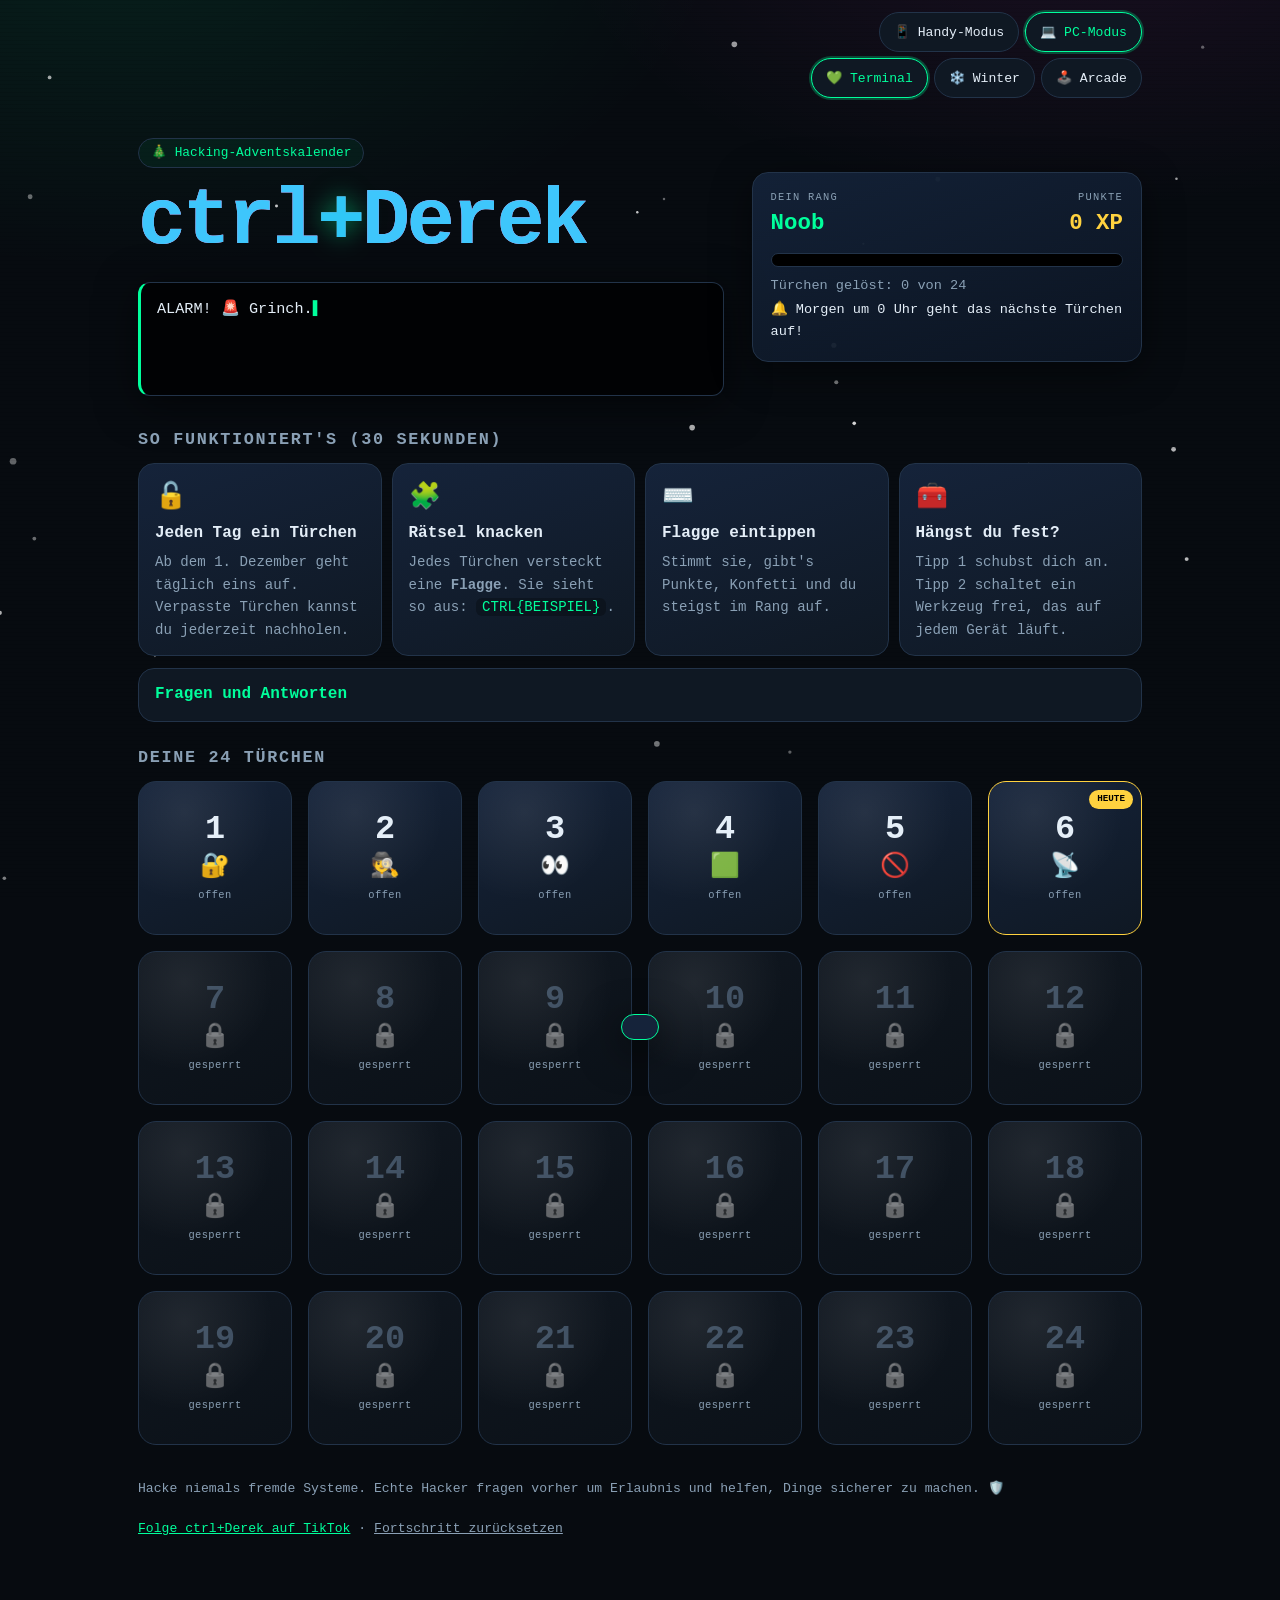
==== docs/index.html @ 108ff5aa "ctrl+Derek Hacking-Adventskalender Co-Authored-By: Claude Sonnet 5.5 <noreply@anthropic.com>" ====
<!doctype html>
<html lang="de">
<head>
  <meta charset="utf-8">
  <meta name="viewport" content="width=device-width, initial-scale=1, viewport-fit=cover">
  <meta http-equiv="Content-Security-Policy" content="default-src 'self'; img-src 'self' data:; object-src 'none'; base-uri 'none'; form-action 'self'">
  <meta name="theme-color" content="#070b10">
  <meta name="description" content="24 Türchen, 24 Hacking-Rätsel. Knack jeden Tag ein Türchen und rette Weihnachten vor Grinch.exe. Legal, kostenlos, ab 11.">
  <meta property="og:title" content="ctrl+Derek Hacking-Adventskalender">
  <meta property="og:description" content="24 Türchen, 24 Hacking-Rätsel. Rette Weihnachten vor Grinch.exe!">
  <meta property="og:type" content="website">
  <link rel="icon" href="data:image/svg+xml,%3Csvg xmlns='http://www.w3.org/2000/svg' viewBox='0 0 100 100'%3E%3Crect width='100' height='100' rx='22' fill='%23070b10'/%3E%3Ctext x='50' y='66' font-size='54' text-anchor='middle' font-family='monospace' font-weight='700' fill='%2300ff9c'%3E%3E_%3C/text%3E%3C/svg%3E">
  <title>ctrl+Derek Adventskalender</title>
  <link rel="stylesheet" href="style.css">
</head>
<body>
  <canvas id="snow" aria-hidden="true"></canvas>
  <canvas id="confetti" aria-hidden="true"></canvas>

  <div class="wrap">
    <nav class="themes modes" aria-label="Modus wählen">
      <button type="button" data-mode="mobile">📱 Handy-Modus</button>
      <button type="button" data-mode="pc">💻 PC-Modus</button>
    </nav>
    <nav class="themes" aria-label="Design wählen">
      <button type="button" data-theme="terminal">💚 Terminal</button>
      <button type="button" data-theme="winter">❄️ Winter</button>
      <button type="button" data-theme="arcade">🕹️ Arcade</button>
    </nav>
    <header class="hero">
      <div class="hero-main">
        <p class="badge">🎄 Hacking-Adventskalender</p>
        <h1 class="glitch" data-text="ctrl+Derek">ctrl<span>+</span>Derek</h1>
        <p id="intro" class="terminal" aria-live="polite"></p>
      </div>

      <aside class="stats" aria-label="Dein Fortschritt">
        <div class="rank-row">
          <div>
            <small>DEIN RANG</small>
            <strong id="rank">Noob</strong>
          </div>
          <div class="xp"><small>PUNKTE</small><strong id="xp-text">0 XP</strong></div>
        </div>
        <div class="bar" role="progressbar" aria-label="Fortschritt" aria-valuemin="0" aria-valuemax="24" id="bar"><div id="bar-fill"></div></div>
        <p id="progress"></p>
        <p id="countdown" class="countdown"></p>
      </aside>
    </header>

    <section class="howto" aria-labelledby="howto-title">
      <h2 id="howto-title" class="section-title">So funktioniert's (30 Sekunden)</h2>
      <ol class="steps">
        <li><span>🔓</span><b>Jeden Tag ein Türchen</b><p>Ab dem 1. Dezember geht täglich eins auf. Verpasste Türchen kannst du jederzeit nachholen.</p></li>
        <li><span>🧩</span><b>Rätsel knacken</b><p>Jedes Türchen versteckt eine <b>Flagge</b>. Sie sieht so aus: <code>CTRL{BEISPIEL}</code>.</p></li>
        <li><span>⌨️</span><b>Flagge eintippen</b><p>Stimmt sie, gibt's Punkte, Konfetti und du steigst im Rang auf.</p></li>
        <li><span>🧰</span><b>Hängst du fest?</b><p>Tipp 1 schubst dich an. Tipp 2 schaltet ein Werkzeug frei, das auf jedem Gerät läuft.</p></li>
      </ol>
      <details class="faq">
        <summary>Fragen und Antworten</summary>
        <dl>
          <dt>Was ist eine Flagge?</dt>
          <dd>So heißt das Lösungswort bei Hacker-Wettbewerben (CTF, „Capture the Flag“). Wer die Flagge findet, hat das Rätsel gelöst.</dd>
          <dt>Warum lerne ich Hacking?</dt>
          <dd>Wer Angriffe versteht, kann sich und andere schützen. Sicherheitsforscher werden dafür sogar bezahlt. Bei jedem Türchen steht, was du gelernt hast.</dd>
          <dt>Ist das legal?</dt>
          <dd>Ja. Alles läuft nur auf dieser Seite. Hacke aber nie fremde Geräte oder Konten, auch nicht aus Spaß.</dd>
          <dt>Brauche ich Vorkenntnisse oder Programme?</dt>
          <dd>Nein. Die ersten Türchen sind leicht, danach wird es Schritt für Schritt kniffliger. Ein Handy reicht, die Werkzeuge sind eingebaut.</dd>
          <dt>Handy-Modus oder PC-Modus?</dt>
          <dd>Die Seite wählt automatisch, was zu deinem Gerät passt, du kannst oben umschalten. <b>Handy-Modus:</b> Alle Werkzeuge sind eingebaut, kein F12 nötig. <b>PC-Modus:</b> Du nutzt die echten Browser-Werkzeuge wie ein Profi (F12, Cookies, Quelltext).</dd>
          <dt>Was ist ein Tipp 2?</dt>
          <dd>Er verrät fast die Lösung und schaltet das Werkzeug zum Türchen frei, zum Beispiel einen Decoder. Probier erst selbst, das macht mehr Spaß!</dd>
        </dl>
      </details>
    </section>

    <main>
      <h2 class="section-title">Deine 24 Türchen</h2>
      <div id="grid" class="grid"></div>
    </main>

    <section id="finale" class="finale" hidden>
      <h2>🎉 GRINCH.EXE BESIEGT! 🎉</h2>
      <p>Du hast alle 24 Türchen geknackt. Weihnachten ist gerettet und du bist jetzt offiziell <b>Hacker-Azubi</b>.</p>
      <button id="share" type="button" class="btn">Ergebnis kopieren und teilen</button>
    </section>

    <footer>
      <p>Hacke niemals fremde Systeme. Echte Hacker fragen vorher um Erlaubnis und helfen, Dinge sicherer zu machen. 🛡️</p>
      <p><a id="tiktok" href="#">Folge ctrl+Derek auf TikTok</a> · <button id="reset" type="button" class="linklike">Fortschritt zurücksetzen</button></p>
    </footer>
  </div>

  <dialog id="dialog">
    <div class="sheet-handle" aria-hidden="true"></div>
    <form method="dialog"><button class="close" aria-label="Schließen">✕</button></form>
    <p class="lvl" id="d-level"></p>
    <h2 id="d-title"></h2>
    <p id="d-story" class="story"></p>
    <div id="d-task" class="task"></div>

    <div class="hints">
      <button type="button" id="btn-hint1">💡 Tipp 1</button>
      <button type="button" id="btn-hint2" disabled>🆘 Tipp 2</button>
    </div>
    <p id="d-hint1" class="hint" hidden></p>
    <p id="d-hint2" class="hint" hidden></p>
    <div id="d-tools" class="tools" hidden></div>

    <form id="flag-form" autocomplete="off">
      <input id="flag" placeholder="CTRL{...}" spellcheck="false" autocapitalize="characters" autocomplete="off" enterkeyhint="go" aria-label="Flagge eingeben">
      <button type="submit" class="btn">Prüfen</button>
    </form>
    <p id="result" role="status"></p>
    <p id="d-learn" class="learn" hidden></p>
  </dialog>

  <div id="toast" role="status" aria-live="polite"></div>

  <script src="app.js"></script>
</body>
</html>
---- docs/style.css ----
:root{
  --bg:#070b10;--card:#0f1823;--card2:#15233a;--line:#223349;--fg:#e4eef8;--mut:#8aa0b5;
  --acc:#00ff9c;--acc2:#ff3df2;--cyan:#00e5ff;--warn:#ffd23f;--bad:#ff5c6c;--lock:#3a4b5e;
  --r:16px;--gut:clamp(14px,4vw,28px);
  --mono:ui-monospace,"Cascadia Code","JetBrains Mono",Consolas,Menlo,monospace;
}
*{box-sizing:border-box;-webkit-tap-highlight-color:transparent}
html{scroll-behavior:smooth;-webkit-text-size-adjust:100%}
body{margin:0;color:var(--fg);font:16px/1.6 var(--mono);min-height:100vh;min-height:100dvh;
  background:
    radial-gradient(900px 500px at 85% -10%,#ff3df214,transparent 60%),
    radial-gradient(1000px 600px at 10% -10%,#00ff9c18,transparent 60%),
    var(--bg);
  background-attachment:fixed;
  padding:env(safe-area-inset-top) env(safe-area-inset-right) env(safe-area-inset-bottom) env(safe-area-inset-left)}
body::after{content:"";position:fixed;inset:0;pointer-events:none;z-index:1;background:repeating-linear-gradient(0deg,#0000 0 3px,#0000000d 3px 4px)}
#snow,#confetti{position:fixed;inset:0;width:100%;height:100%;pointer-events:none}
#snow{z-index:0}#confetti{z-index:60}
.wrap{position:relative;z-index:2;max-width:1060px;margin:0 auto;padding:0 var(--gut)}

/* Hero */
.hero{display:grid;gap:18px;padding:clamp(18px,4vw,40px) 0 8px}
.badge{display:inline-block;margin:0 0 6px;padding:4px 12px;border:1px solid var(--line);border-radius:99px;color:var(--acc);font-size:.8rem;background:#00ff9c0d}
h1{font-size:clamp(2.6rem,10vw,5rem);line-height:1;margin:.1em 0 .25em;letter-spacing:-.04em}
h1 span{color:var(--acc);text-shadow:0 0 24px #00ff9c88}
.glitch{position:relative;display:inline-block}
.glitch::before,.glitch::after{content:attr(data-text);position:absolute;left:0;top:0;opacity:.75;pointer-events:none}
.glitch::before{color:var(--acc2);animation:gl1 3.6s infinite steps(1)}
.glitch::after{color:var(--cyan);animation:gl2 3.6s infinite steps(1)}
@keyframes gl1{0%,92%,100%{transform:none;clip-path:inset(0 0 100% 0)}93%{transform:translate(-4px,0);clip-path:inset(10% 0 55% 0)}96%{transform:translate(4px,0);clip-path:inset(60% 0 10% 0)}}
@keyframes gl2{0%,90%,100%{transform:none;clip-path:inset(0 0 100% 0)}91%{transform:translate(4px,0);clip-path:inset(40% 0 30% 0)}95%{transform:translate(-4px,0);clip-path:inset(5% 0 70% 0)}}

.terminal{margin:0;background:#000b;border:1px solid var(--line);border-left:3px solid var(--acc);padding:14px 16px;border-radius:12px;min-height:7.5em;font-size:.95rem;box-shadow:0 8px 40px #0008}
.terminal::after{content:"▌";color:var(--acc);animation:blink 1s infinite}
.terminal.done::after{content:""}
@keyframes blink{50%{opacity:0}}

/* Status */
.stats{background:linear-gradient(160deg,#142339f0,#0c1522f0);border:1px solid var(--line);border-radius:var(--r);padding:16px 18px;box-shadow:0 10px 40px #0007;align-self:start}
.rank-row{display:flex;justify-content:space-between;align-items:flex-end;gap:12px}
.rank-row small{display:block;color:var(--mut);font-size:.65rem;letter-spacing:.12em}
.rank-row strong{font-size:1.4rem;color:var(--acc)}
.xp{text-align:right}.xp strong{color:var(--warn)}
.bar{height:14px;background:#000;border-radius:99px;overflow:hidden;margin:12px 0 8px;border:1px solid var(--line)}
#bar-fill{height:100%;width:0;border-radius:99px;background:linear-gradient(90deg,var(--acc),var(--cyan),var(--acc2));transition:width .7s cubic-bezier(.2,.9,.3,1.2)}
.stats p{margin:2px 0;color:var(--mut);font-size:.85rem}
.countdown{color:var(--fg)!important}

/* Raster */
.section-title{font-size:1.05rem;margin:26px 0 12px;color:var(--mut);letter-spacing:.1em;text-transform:uppercase;font-weight:600}
.grid{display:grid;grid-template-columns:repeat(3,1fr);gap:10px}
@media (min-width:560px){.grid{grid-template-columns:repeat(4,1fr);gap:14px}}
@media (min-width:900px){.grid{grid-template-columns:repeat(6,1fr);gap:16px}}

.door{position:relative;aspect-ratio:1;border:1px solid var(--line);border-radius:18px;color:var(--fg);font:inherit;cursor:pointer;display:flex;flex-direction:column;align-items:center;justify-content:center;gap:2px;overflow:hidden;
  background:linear-gradient(155deg,var(--card2),var(--card));min-height:88px;
  transition:transform .18s cubic-bezier(.2,1.2,.4,1),border-color .18s,box-shadow .18s}
.door::before{content:"";position:absolute;inset:0;background:radial-gradient(circle at 30% 20%,#ffffff14,transparent 55%);pointer-events:none}
.door .n{font-size:clamp(1.5rem,5vw,2.1rem);font-weight:800;line-height:1}
.door .ic{font-size:clamp(1.1rem,3.5vw,1.5rem);min-height:1.5em;line-height:1.5}
.door small{font-size:.65rem;color:var(--mut);letter-spacing:.04em}
@media (hover:hover){.door:not(.locked):hover{transform:translateY(-4px) rotate(-1.2deg);border-color:var(--acc);box-shadow:0 12px 30px #00ff9c26}}
.door:not(.locked):active{transform:scale(.96)}
.door:focus-visible,.hints button:focus-visible,.btn:focus-visible,.close:focus-visible{outline:3px solid var(--cyan);outline-offset:2px}
.door.locked{color:var(--lock);cursor:not-allowed;background:linear-gradient(155deg,#101720,#0b1118)}
.door.locked .ic{filter:grayscale(1);opacity:.55}
.door.shake{animation:shake .4s}
.door.solved{border-color:var(--acc);background:linear-gradient(155deg,#0f3a30,#0b1f21);box-shadow:inset 0 0 22px #00ff9c22}
.door.solved .n{color:var(--acc)}
.door.today{border-color:var(--warn);animation:pulse 2.2s infinite}
.door .tag{position:absolute;top:8px;right:8px;background:var(--warn);color:#000;border-radius:99px;font-size:.58rem;font-weight:800;padding:2px 8px}
@keyframes pulse{50%{box-shadow:0 0 0 7px #ffd23f1f}}
@keyframes shake{20%{transform:translateX(-6px)}40%{transform:translateX(6px)}60%{transform:translateX(-4px)}80%{transform:translateX(4px)}}

/* Buttons */
.btn,#flag-form button{min-height:46px;padding:0 20px;background:linear-gradient(135deg,var(--acc),#00d8c0);color:#00110b;font:inherit;font-weight:800;border:0;border-radius:12px;cursor:pointer;transition:transform .12s,filter .12s}
.btn:hover{filter:brightness(1.1)}.btn:active{transform:scale(.97)}

/* Fenster */
dialog{background:linear-gradient(170deg,#142033,#0d1520);color:var(--fg);border:1px solid #00ff9c66;border-radius:22px;width:min(640px,calc(100% - 24px));max-height:calc(100dvh - 24px);overflow:auto;box-shadow:0 0 80px #00ff9c22,0 30px 80px #000a;padding:20px clamp(16px,4vw,28px) 24px;margin:auto;overscroll-behavior:contain}
dialog[open]{animation:pop .28s cubic-bezier(.2,1.2,.4,1)}
dialog::backdrop{background:#000d;backdrop-filter:blur(4px)}
@keyframes pop{from{transform:scale(.92) translateY(10px);opacity:0}}
.sheet-handle{display:none}
.close{position:sticky;top:0;float:right;width:40px;height:40px;border-radius:50%;background:#ffffff10;border:0;color:var(--fg);font-size:1.1rem;cursor:pointer}
h2{margin:.1em 0 .4em;font-size:clamp(1.3rem,4.5vw,1.7rem);line-height:1.25}
.lvl{margin:0;color:var(--warn);font-size:.8rem}
.story{color:var(--mut);border-left:3px solid var(--acc2);padding-left:12px;font-style:italic;margin:.6em 0}
.task{font-size:1rem}
.task code,.task pre{background:#000;padding:2px 7px;border-radius:7px;color:var(--acc);word-break:break-all;font-family:var(--mono)}
.task pre{padding:12px;white-space:pre-wrap;overflow:auto;border:1px solid var(--line);font-size:.85rem}
.task ul{padding-left:1.2em}
.task a{color:var(--acc2);font-weight:700}
.hints{display:flex;flex-wrap:wrap;gap:8px;margin:14px 0 6px}
.hints button{min-height:42px;background:var(--card2);color:var(--fg);border:1px solid var(--line);padding:0 16px;border-radius:99px;font:inherit;font-size:.9rem;cursor:pointer}
.hints button:disabled{opacity:.4;cursor:not-allowed}
.hint{background:#ffd23f14;border:1px dashed var(--warn);border-radius:10px;padding:10px 12px;margin:8px 0;font-size:.92rem}
#flag-form{display:flex;gap:10px;margin-top:14px}
input{flex:1;min-width:0;min-height:46px;padding:0 14px;background:#000;border:1px solid var(--line);color:var(--fg);border-radius:12px;font:inherit;font-size:16px}
input:focus{outline:2px solid var(--acc);outline-offset:1px}
#flag-form.shake{animation:shake .4s}
#result{min-height:1.6em;font-weight:700;margin:10px 0 4px}
#result.ok{color:var(--acc)}#result.bad{color:var(--bad)}
.learn{background:#00ff9c14;border-left:3px solid var(--acc);padding:10px 12px;border-radius:0 10px 10px 0;margin:8px 0 0}

/* Finale */
.finale{text-align:center;margin:28px 0;padding:28px 18px;background:linear-gradient(160deg,#2a1240,#0f2f27);border:1px solid var(--acc2);border-radius:22px;box-shadow:0 0 60px #ff3df233}
.finale h2{font-size:clamp(1.4rem,6vw,2.2rem)}

#toast{position:fixed;left:50%;bottom:calc(20px + env(safe-area-inset-bottom));transform:translate(-50%,160px);background:var(--card2);border:1px solid var(--acc);padding:12px 18px;border-radius:14px;z-index:70;transition:transform .35s cubic-bezier(.2,1.2,.4,1);max-width:calc(100vw - 28px);text-align:center;box-shadow:0 10px 40px #000a}
#toast.show{transform:translate(-50%,0)}

footer{color:var(--mut);font-size:.82rem;padding:20px 0 48px}
a{color:var(--acc)}
.linklike{background:none;border:0;color:var(--mut);text-decoration:underline;font:inherit;cursor:pointer;padding:6px 0}

/* Tablet quer und Desktop: Hero zweispaltig */
@media (min-width:860px){
  .hero{grid-template-columns:1.5fr 1fr;gap:28px;align-items:start}
  .stats{position:sticky;top:16px;margin-top:34px}
}

/* Handy: Fenster als Bottom Sheet */
@media (max-width:600px){
  dialog{width:100%;max-width:100%;max-height:92dvh;margin:auto 0 0;border-radius:24px 24px 0 0;border-bottom:0;padding-top:10px}
  dialog[open]{animation:sheet .3s cubic-bezier(.2,1,.3,1)}
  .sheet-handle{display:block;width:44px;height:5px;border-radius:9px;background:#ffffff30;margin:0 auto 8px}
  #flag-form{flex-direction:column}
  #flag-form button{width:100%}
  .terminal{min-height:9.5em}
}
@keyframes sheet{from{transform:translateY(100%)}}

@media (prefers-reduced-motion:reduce){*,*::before,*::after{animation:none!important;transition:none!important}}

/* ===== Theme-Umschalter ===== */
.themes{display:flex;gap:6px;justify-content:flex-end;padding-top:max(12px,env(safe-area-inset-top));flex-wrap:wrap}
.themes button{min-height:40px;padding:0 14px;border-radius:99px;border:1px solid var(--line);background:var(--card);color:var(--fg);font:inherit;font-size:.82rem;cursor:pointer;transition:transform .12s,border-color .12s}
.themes button:hover{transform:translateY(-1px)}
.themes button[aria-pressed="true"]{border-color:var(--acc);color:var(--acc);box-shadow:0 0 0 2px color-mix(in srgb,var(--acc) 25%,transparent)}
.themes button:focus-visible{outline:3px solid var(--cyan);outline-offset:2px}
@media (max-width:560px){.themes{justify-content:center}.themes button{flex:1 1 0;padding:0 8px}}

/* ===== Version 2: Winter (hell, eisig) ===== */
html[data-theme="winter"]{
  --bg:#e9f3ff;--card:#ffffff;--card2:#f0f6ff;--line:#c4d8ee;--fg:#10243b;--mut:#4f6785;
  --acc:#0a72f0;--acc2:#e0457b;--cyan:#0097b8;--warn:#c47a00;--bad:#d4304a;--lock:#a3b4c8;--snow:#9cc8f5;
}
html[data-theme="winter"] body{background:radial-gradient(900px 500px at 90% -10%,#ffd1e066,transparent 60%),radial-gradient(1000px 600px at 5% -10%,#9fd4ff88,transparent 60%),linear-gradient(#eef6ff,#dcebfb);background-attachment:fixed}
html[data-theme="winter"] body::after{display:none}
html[data-theme="winter"] h1 span{text-shadow:none}
html[data-theme="winter"] .glitch::before,html[data-theme="winter"] .glitch::after{display:none}
html[data-theme="winter"] .terminal{background:#fff;color:var(--fg);box-shadow:0 8px 30px #2a5a9a22}
html[data-theme="winter"] .terminal::after{color:var(--acc)}
html[data-theme="winter"] .stats{background:#ffffffee;box-shadow:0 10px 30px #2a5a9a22}
html[data-theme="winter"] .bar,html[data-theme="winter"] input{background:#eaf2fc}
html[data-theme="winter"] input{color:var(--fg)}
html[data-theme="winter"] #bar-fill{background:linear-gradient(90deg,#0a72f0,#00b7d8,#e0457b)}
html[data-theme="winter"] .door{background:linear-gradient(155deg,#fff,#eaf3ff);box-shadow:0 4px 14px #2a5a9a1a}
html[data-theme="winter"] .door::before{background:radial-gradient(circle at 30% 20%,#fff,transparent 55%)}
html[data-theme="winter"] .door.locked{background:linear-gradient(155deg,#e6edf5,#d9e3ee)}
html[data-theme="winter"] .door.solved{background:linear-gradient(155deg,#e0f1ff,#cfe9ff);box-shadow:inset 0 0 20px #0a72f022}
html[data-theme="winter"] .door.today{border-color:#e0a000}
html[data-theme="winter"] .door .tag{background:#e0a000;color:#fff}
html[data-theme="winter"] .btn,html[data-theme="winter"] #flag-form button{background:linear-gradient(135deg,#0a72f0,#00a6d0);color:#fff}
html[data-theme="winter"] dialog{background:linear-gradient(170deg,#ffffff,#eaf3ff);border-color:#0a72f088;box-shadow:0 30px 80px #1b3d6a55}
html[data-theme="winter"] dialog::backdrop{background:#0a1a2dbb}
html[data-theme="winter"] .close{background:#10243b12}
html[data-theme="winter"] .task code,html[data-theme="winter"] .task pre{background:#e8f1fc;color:#0a56c0}
html[data-theme="winter"] .hint{background:#ffe9b3aa}
html[data-theme="winter"] .learn{background:#d9ecff}
html[data-theme="winter"] .hints button{background:#eaf3ff}
html[data-theme="winter"] .finale{background:linear-gradient(160deg,#ffe3ef,#d8ecff);color:var(--fg)}
html[data-theme="winter"] #toast{background:#fff}
html[data-theme="winter"] .badge{background:#0a72f012}

/* ===== Version 3: Arcade (Retro-Synthwave) ===== */
html[data-theme="arcade"]{
  --bg:#150a30;--card:#221354;--card2:#321c78;--line:#5a37b8;--fg:#fff3ff;--mut:#bfaaf0;
  --acc:#ff4fd8;--acc2:#00e5ff;--cyan:#00e5ff;--warn:#ffe14d;--bad:#ff6b81;--lock:#51428a;--snow:#ffffff;
  --r:6px;
}
html[data-theme="arcade"] body{background:
  linear-gradient(#150a30 0,#2b0f5a 45%,#ff4fd855 62%,#150a30 63%),
  repeating-linear-gradient(90deg,#ff4fd822 0 2px,#0000 2px 60px),
  repeating-linear-gradient(0deg,#ff4fd822 0 2px,#0000 2px 40px),#150a30;
  background-attachment:fixed;background-size:100% 100%,100% 100%,100% 100%}
html[data-theme="arcade"] body::after{background:repeating-linear-gradient(0deg,#0000 0 2px,#00000030 2px 4px)}
html[data-theme="arcade"] h1{text-transform:uppercase;letter-spacing:.02em;text-shadow:3px 3px 0 #00e5ff,6px 6px 0 #0006}
html[data-theme="arcade"] h1 span{text-shadow:3px 3px 0 #00e5ff}
html[data-theme="arcade"] .glitch::before,html[data-theme="arcade"] .glitch::after{display:none}
html[data-theme="arcade"] .badge{border:2px solid var(--acc);border-radius:4px;background:#000a;text-transform:uppercase}
html[data-theme="arcade"] .terminal{border:2px solid var(--acc2);border-left:6px solid var(--acc);border-radius:4px;background:#0b0420;box-shadow:5px 5px 0 #000}
html[data-theme="arcade"] .stats{border:3px solid var(--acc);border-radius:6px;background:#1a0d45;box-shadow:6px 6px 0 #000}
html[data-theme="arcade"] .bar{border:2px solid var(--fg);border-radius:3px;background:#0b0420;height:18px}
html[data-theme="arcade"] #bar-fill{border-radius:0;background:repeating-linear-gradient(90deg,var(--acc) 0 14px,#c4349f 14px 16px)}
html[data-theme="arcade"] .door{border:3px solid var(--line);border-radius:6px;box-shadow:4px 4px 0 #000;background:linear-gradient(155deg,var(--card2),var(--card))}
html[data-theme="arcade"] .door::before{display:none}
html[data-theme="arcade"] .door .n{text-shadow:2px 2px 0 #000}
html[data-theme="arcade"] .door.locked{border-style:dashed;background:#170b3a}
html[data-theme="arcade"] .door.solved{border-color:var(--acc2);background:linear-gradient(155deg,#0b4d6a,#142e66)}
html[data-theme="arcade"] .door.solved .n{color:var(--acc2)}
html[data-theme="arcade"] .door.today{border-color:var(--warn)}
html[data-theme="arcade"] .door .tag{border-radius:3px}
@media (hover:hover){html[data-theme="arcade"] .door:not(.locked):hover{transform:translate(-2px,-2px);box-shadow:6px 6px 0 #000;border-color:var(--acc)}}
html[data-theme="arcade"] .btn,html[data-theme="arcade"] #flag-form button{background:var(--acc);color:#1a0030;border-radius:4px;box-shadow:3px 3px 0 #000;text-transform:uppercase}
html[data-theme="arcade"] .btn:active,html[data-theme="arcade"] #flag-form button:active{transform:translate(3px,3px);box-shadow:0 0 0 #000}
html[data-theme="arcade"] dialog{background:#1a0d45;border:3px solid var(--acc);border-radius:8px;box-shadow:8px 8px 0 #000}
html[data-theme="arcade"] .task code,html[data-theme="arcade"] .task pre{background:#0b0420;color:var(--acc2);border-radius:3px}
html[data-theme="arcade"] input{background:#0b0420;border:2px solid var(--line);border-radius:4px;color:var(--fg)}
html[data-theme="arcade"] .hints button,html[data-theme="arcade"] .themes button{border:2px solid var(--line);border-radius:4px;box-shadow:2px 2px 0 #000}
html[data-theme="arcade"] .hint{border-radius:3px}
html[data-theme="arcade"] .learn{border-radius:0 4px 4px 0}
html[data-theme="arcade"] .finale{border:3px solid var(--acc2);border-radius:8px;background:linear-gradient(160deg,#3a0f6e,#0b3a58);box-shadow:8px 8px 0 #000}
html[data-theme="arcade"] #toast{border:2px solid var(--acc);border-radius:4px;box-shadow:4px 4px 0 #000}
@media (max-width:600px){html[data-theme="arcade"] dialog{border-radius:14px 14px 0 0}}

.hero-main{display:flex;flex-direction:column;align-items:flex-start;min-width:0}
.hero-main .terminal{align-self:stretch}

/* ===== Anleitung (So funktioniert's) ===== */
.howto{margin-top:8px}
.steps{list-style:none;margin:0;padding:0;display:grid;gap:10px;grid-template-columns:1fr}
@media (min-width:560px){.steps{grid-template-columns:repeat(2,1fr)}}
@media (min-width:900px){.steps{grid-template-columns:repeat(4,1fr)}}
.steps li{background:linear-gradient(160deg,var(--card2),var(--card));border:1px solid var(--line);border-radius:var(--r);padding:14px 16px}
.steps li span{font-size:1.6rem;display:block}
.steps li > b{display:block;margin:2px 0 4px}
.steps li p{margin:0;color:var(--mut);font-size:.88rem}
.steps code{color:var(--acc);background:#0004;padding:1px 6px;border-radius:6px}
.faq{margin-top:12px;background:var(--card);border:1px solid var(--line);border-radius:var(--r);padding:4px 16px}
.faq summary{cursor:pointer;min-height:44px;display:flex;align-items:center;font-weight:700;color:var(--acc)}
.faq dt{font-weight:700;margin-top:10px}
.faq dd{margin:2px 0 8px;color:var(--mut);font-size:.92rem}

/* ===== Werkzeugkasten ===== */
.tools{margin:12px 0;display:grid;gap:12px}
.tool{background:#00e5ff10;border:1px solid var(--cyan);border-radius:14px;padding:12px 14px}
.tool h3{margin:0 0 2px;font-size:1rem;color:var(--cyan)}
.tool-hint{margin:0 0 8px;color:var(--mut);font-size:.85rem}
.tool label{display:block;font-size:.8rem;color:var(--mut);margin-top:6px}
.tool input{width:100%;margin-top:3px}
.tool .btn.small{min-height:42px;margin-top:8px}
.tool-out{margin:10px 0 0;padding:10px;background:#000a;border:1px dashed var(--line);border-radius:10px;color:var(--acc);white-space:pre-wrap;word-break:break-word;font-family:var(--mono);font-size:.9rem;min-height:2.6em;max-height:220px;overflow:auto}
.task code{cursor:copy}
html[data-theme="winter"] .tool-out,html[data-theme="winter"] .steps code{background:#e8f1fc;color:#0a56c0}
html[data-theme="winter"] .tool{background:#d8efff}
html[data-theme="arcade"] .tool{border:2px solid var(--cyan);border-radius:4px;box-shadow:3px 3px 0 #000}
html[data-theme="arcade"] .steps li,html[data-theme="arcade"] .faq{border:2px solid var(--line);border-radius:4px;box-shadow:3px 3px 0 #000}
@media (max-width:559px){
  .steps{display:flex;gap:10px;overflow-x:auto;scroll-snap-type:x mandatory;margin:0 calc(-1*var(--gut));padding:2px var(--gut) 10px;-webkit-overflow-scrolling:touch}
  .steps li{flex:0 0 80%;scroll-snap-align:center}
}

/* ===== Modus-Schalter ===== */
.modes{padding-top:max(12px,env(safe-area-inset-top));padding-bottom:0}
.modes + .themes{padding-top:6px}
.devnote{background:#ffd23f18;border:1px dashed var(--warn);border-radius:10px;padding:8px 10px;font-size:.88rem}

/* Unterseiten der Rätsel (tuer10, tuer11, geheim-tuer5) */
body > main{position:relative;z-index:2;max-width:640px;margin:0 auto;padding:clamp(24px,8vw,64px) var(--gut)}
body > main h1{font-size:clamp(1.6rem,6vw,2.4rem);line-height:1.2}
body > main p{font-size:1.05rem}
body > main code{background:#000;padding:2px 8px;border-radius:7px;color:var(--acc);word-break:break-all}
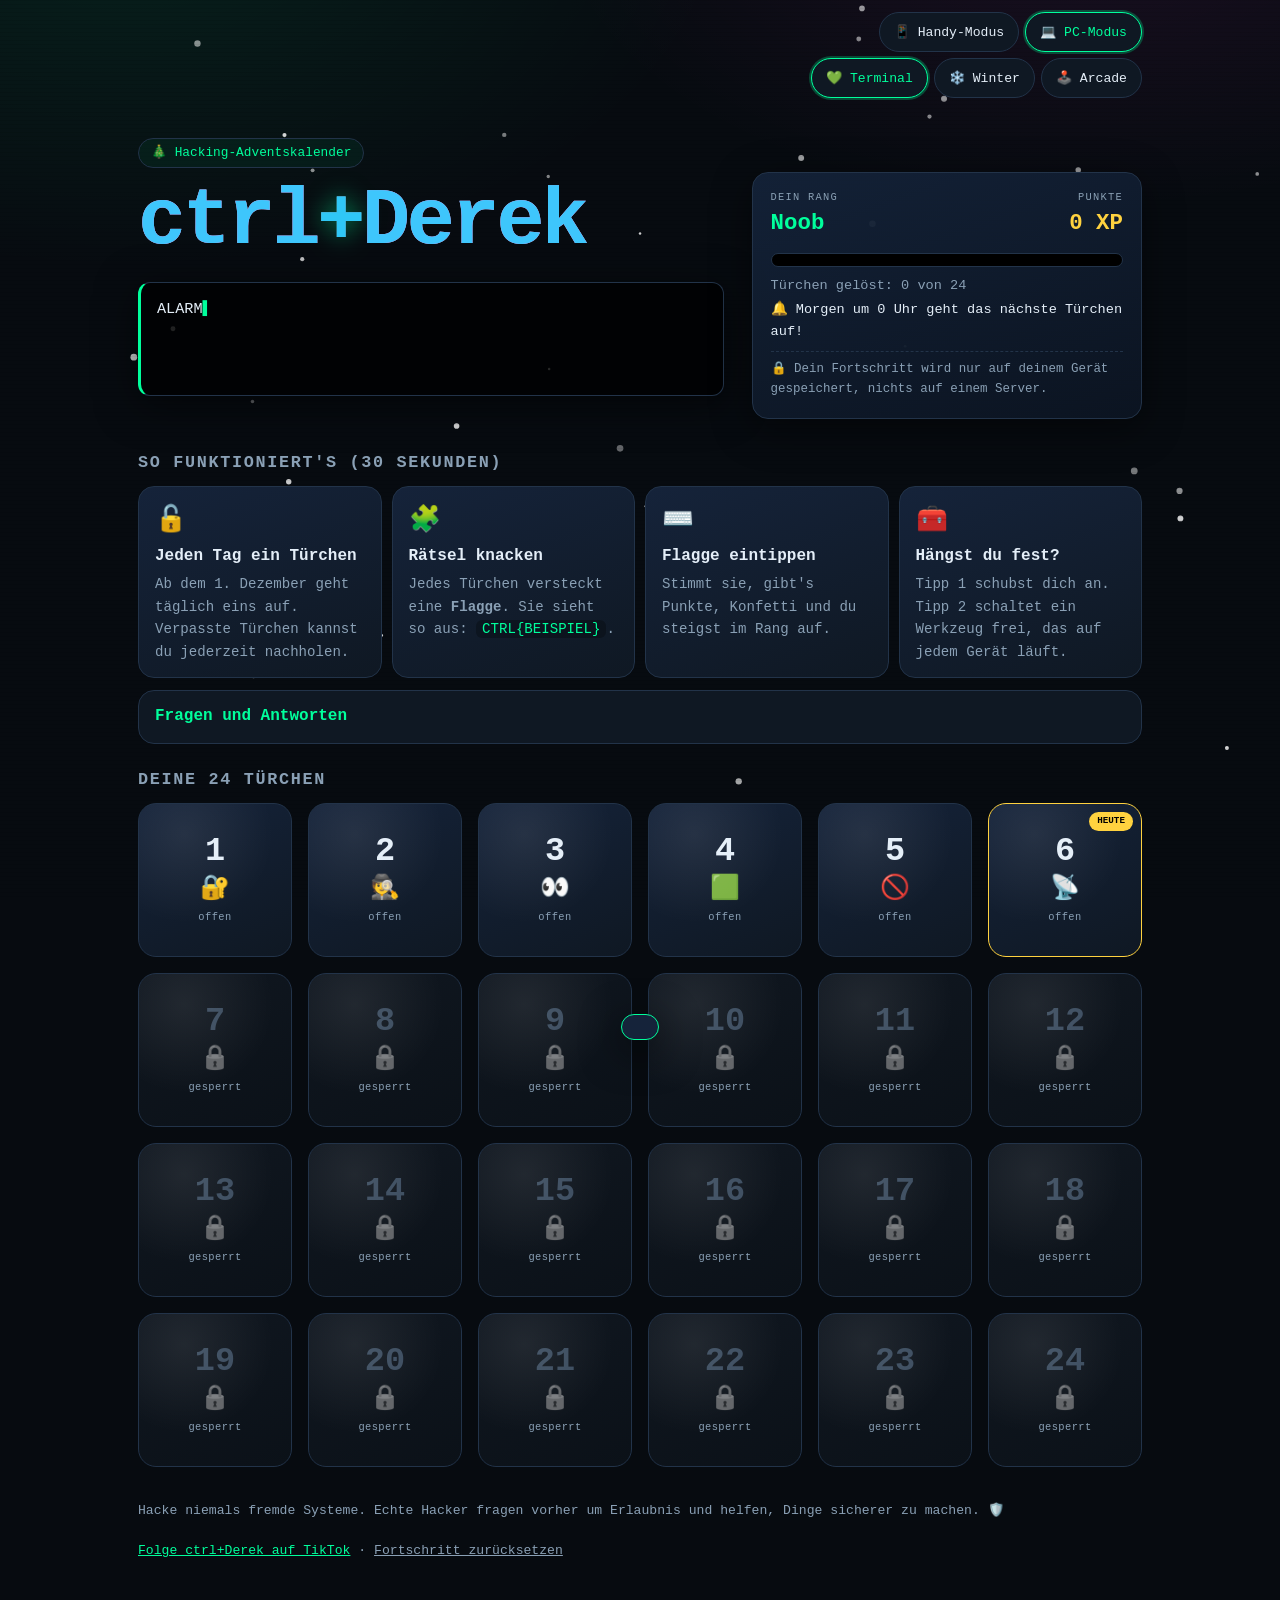
==== commit aaef5b12: "Hinweis: Fortschritt wird nur auf dem eigenen Gerät gespeichert Co-Authored-By: Claude Sonnet 5.5 <n" ====
--- a/docs/index.html
+++ b/docs/index.html
@@ -45,6 +45,7 @@
         <div class="bar" role="progressbar" aria-label="Fortschritt" aria-valuemin="0" aria-valuemax="24" id="bar"><div id="bar-fill"></div></div>
         <p id="progress"></p>
         <p id="countdown" class="countdown"></p>
+        <p class="privacy">🔒 Dein Fortschritt wird nur auf deinem Gerät gespeichert, nichts auf einem Server.</p>
       </aside>
     </header>
 
@@ -67,6 +68,8 @@
           <dd>Ja. Alles läuft nur auf dieser Seite. Hacke aber nie fremde Geräte oder Konten, auch nicht aus Spaß.</dd>
           <dt>Brauche ich Vorkenntnisse oder Programme?</dt>
           <dd>Nein. Die ersten Türchen sind leicht, danach wird es Schritt für Schritt kniffliger. Ein Handy reicht, die Werkzeuge sind eingebaut.</dd>
+          <dt>Was wird von mir gespeichert?</dt>
+          <dd>Nichts auf einem Server. Dein Fortschritt (welche Türchen du gelöst hast) liegt nur auf deinem eigenen Gerät, in deinem Browser. Es gibt keine Anmeldung, keine Konten und keine Tracker. Wenn du die Browserdaten löschst, ein anderes Gerät nimmst oder im privaten Tab spielst, fängst du wieder bei null an. Bereits gelöste Türchen kannst du dann einfach nochmal lösen.</dd>
           <dt>Handy-Modus oder PC-Modus?</dt>
           <dd>Die Seite wählt automatisch, was zu deinem Gerät passt, du kannst oben umschalten. <b>Handy-Modus:</b> Alle Werkzeuge sind eingebaut, kein F12 nötig. <b>PC-Modus:</b> Du nutzt die echten Browser-Werkzeuge wie ein Profi (F12, Cookies, Quelltext).</dd>
           <dt>Was ist ein Tipp 2?</dt>
--- a/docs/style.css
+++ b/docs/style.css
@@ -262,3 +262,5 @@
 body > main h1{font-size:clamp(1.6rem,6vw,2.4rem);line-height:1.2}
 body > main p{font-size:1.05rem}
 body > main code{background:#000;padding:2px 8px;border-radius:7px;color:var(--acc);word-break:break-all}
+
+.stats .privacy{margin-top:8px;padding-top:8px;border-top:1px dashed var(--line);font-size:.78rem}
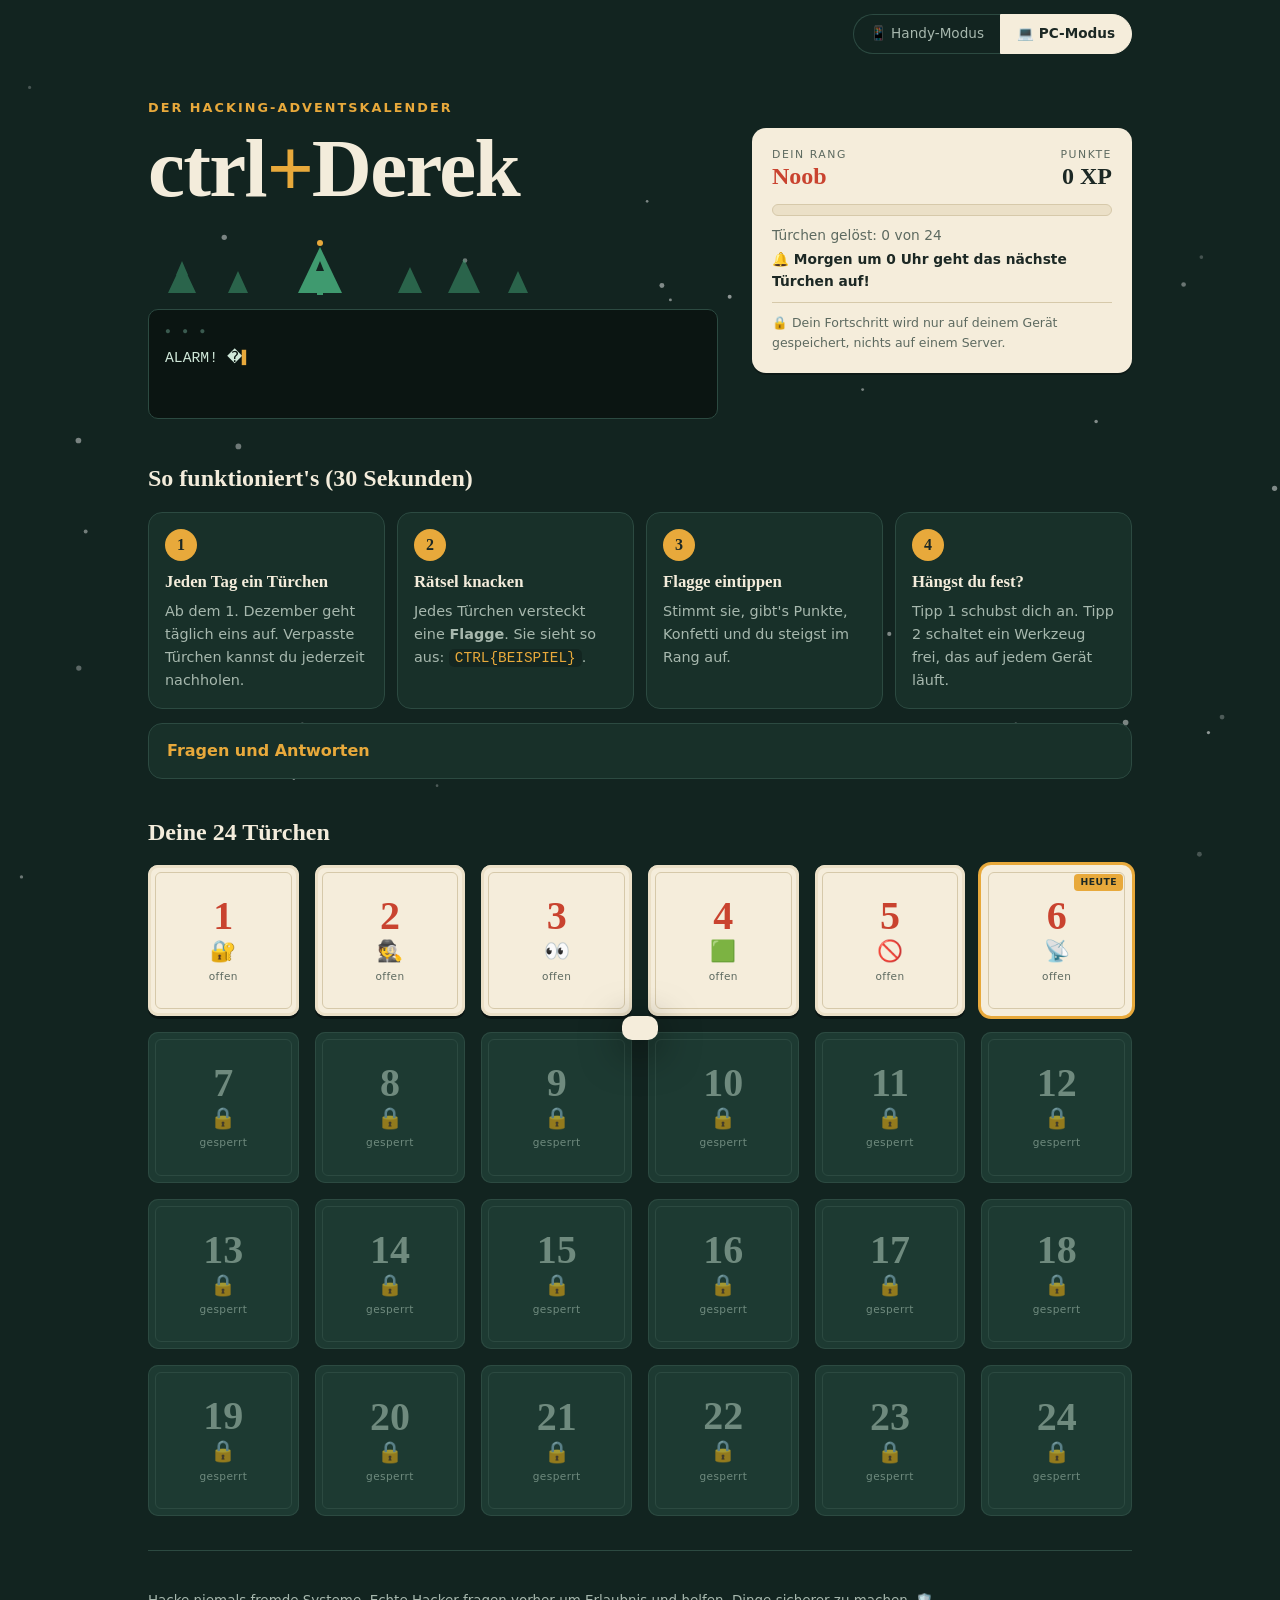
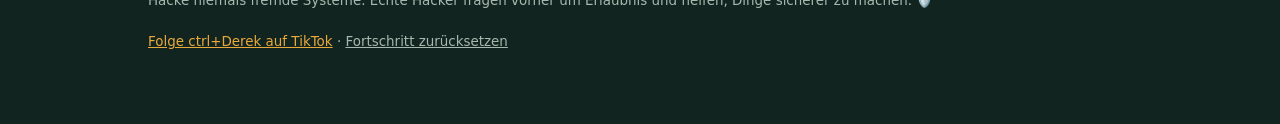
==== commit 603f9826: "Neues Design: ein Look in Tannengrün, Papier und Gold Co-Authored-By: Claude Sonnet 5.5 <noreply@ant" ====
--- a/docs/index.html
+++ b/docs/index.html
@@ -4,12 +4,12 @@
   <meta charset="utf-8">
   <meta name="viewport" content="width=device-width, initial-scale=1, viewport-fit=cover">
   <meta http-equiv="Content-Security-Policy" content="default-src 'self'; img-src 'self' data:; object-src 'none'; base-uri 'none'; form-action 'self'">
-  <meta name="theme-color" content="#070b10">
+  <meta name="theme-color" content="#122420">
   <meta name="description" content="24 Türchen, 24 Hacking-Rätsel. Knack jeden Tag ein Türchen und rette Weihnachten vor Grinch.exe. Legal, kostenlos, ab 11.">
   <meta property="og:title" content="ctrl+Derek Hacking-Adventskalender">
   <meta property="og:description" content="24 Türchen, 24 Hacking-Rätsel. Rette Weihnachten vor Grinch.exe!">
   <meta property="og:type" content="website">
-  <link rel="icon" href="data:image/svg+xml,%3Csvg xmlns='http://www.w3.org/2000/svg' viewBox='0 0 100 100'%3E%3Crect width='100' height='100' rx='22' fill='%23070b10'/%3E%3Ctext x='50' y='66' font-size='54' text-anchor='middle' font-family='monospace' font-weight='700' fill='%2300ff9c'%3E%3E_%3C/text%3E%3C/svg%3E">
+  <link rel="icon" href="data:image/svg+xml,%3Csvg xmlns='http://www.w3.org/2000/svg' viewBox='0 0 100 100'%3E%3Crect width='100' height='100' rx='22' fill='%23122420'/%3E%3Ctext x='50' y='66' font-size='54' text-anchor='middle' font-family='monospace' font-weight='700' fill='%23e8a93b'%3E%3E_%3C/text%3E%3C/svg%3E">
   <title>ctrl+Derek Adventskalender</title>
   <link rel="stylesheet" href="style.css">
 </head>
@@ -18,19 +18,15 @@
   <canvas id="confetti" aria-hidden="true"></canvas>
 
   <div class="wrap">
-    <nav class="themes modes" aria-label="Modus wählen">
+    <nav class="modes" aria-label="Modus wählen">
       <button type="button" data-mode="mobile">📱 Handy-Modus</button>
       <button type="button" data-mode="pc">💻 PC-Modus</button>
     </nav>
-    <nav class="themes" aria-label="Design wählen">
-      <button type="button" data-theme="terminal">💚 Terminal</button>
-      <button type="button" data-theme="winter">❄️ Winter</button>
-      <button type="button" data-theme="arcade">🕹️ Arcade</button>
-    </nav>
     <header class="hero">
       <div class="hero-main">
-        <p class="badge">🎄 Hacking-Adventskalender</p>
-        <h1 class="glitch" data-text="ctrl+Derek">ctrl<span>+</span>Derek</h1>
+        <p class="badge">Der Hacking-Adventskalender</p>
+        <h1>ctrl<span>+</span>Derek</h1>
+        <svg class="tree-row" viewBox="0 0 420 60" aria-hidden="true" fill="currentColor"><g opacity=".55"><path d="M20 58l14-30 14 30zM28 40l6-14 6 14z"/><path d="M80 58l10-22 10 22z"/></g><path d="M150 58l22-46 22 46z"/><path d="M168 36l4-10 4 10z" fill="#122420"/><rect x="169" y="58" width="6" height="2"/><g opacity=".55"><path d="M250 58l12-26 12 26z"/><path d="M300 58l16-34 16 34z"/><path d="M360 58l10-22 10 22z"/></g><circle cx="172" cy="8" r="3" fill="#e8a93b"/></svg>
         <p id="intro" class="terminal" aria-live="polite"></p>
       </div>
 
@@ -52,10 +48,10 @@
     <section class="howto" aria-labelledby="howto-title">
       <h2 id="howto-title" class="section-title">So funktioniert's (30 Sekunden)</h2>
       <ol class="steps">
-        <li><span>🔓</span><b>Jeden Tag ein Türchen</b><p>Ab dem 1. Dezember geht täglich eins auf. Verpasste Türchen kannst du jederzeit nachholen.</p></li>
-        <li><span>🧩</span><b>Rätsel knacken</b><p>Jedes Türchen versteckt eine <b>Flagge</b>. Sie sieht so aus: <code>CTRL{BEISPIEL}</code>.</p></li>
-        <li><span>⌨️</span><b>Flagge eintippen</b><p>Stimmt sie, gibt's Punkte, Konfetti und du steigst im Rang auf.</p></li>
-        <li><span>🧰</span><b>Hängst du fest?</b><p>Tipp 1 schubst dich an. Tipp 2 schaltet ein Werkzeug frei, das auf jedem Gerät läuft.</p></li>
+        <li><b>Jeden Tag ein Türchen</b><p>Ab dem 1. Dezember geht täglich eins auf. Verpasste Türchen kannst du jederzeit nachholen.</p></li>
+        <li><b>Rätsel knacken</b><p>Jedes Türchen versteckt eine <b>Flagge</b>. Sie sieht so aus: <code>CTRL{BEISPIEL}</code>.</p></li>
+        <li><b>Flagge eintippen</b><p>Stimmt sie, gibt's Punkte, Konfetti und du steigst im Rang auf.</p></li>
+        <li><b>Hängst du fest?</b><p>Tipp 1 schubst dich an. Tipp 2 schaltet ein Werkzeug frei, das auf jedem Gerät läuft.</p></li>
       </ol>
       <details class="faq">
         <summary>Fragen und Antworten</summary>
--- a/docs/style.css
+++ b/docs/style.css
@@ -1,266 +1,178 @@
+/* ctrl+Derek Adventskalender: ein Design. Tannengrün, Papier, Rot und Gold. */
 :root{
-  --bg:#070b10;--card:#0f1823;--card2:#15233a;--line:#223349;--fg:#e4eef8;--mut:#8aa0b5;
-  --acc:#00ff9c;--acc2:#ff3df2;--cyan:#00e5ff;--warn:#ffd23f;--bad:#ff5c6c;--lock:#3a4b5e;
-  --r:16px;--gut:clamp(14px,4vw,28px);
-  --mono:ui-monospace,"Cascadia Code","JetBrains Mono",Consolas,Menlo,monospace;
+  --bg:#122420;--bg2:#183029;--line:#2c4a41;--fg:#f3ecdb;--mut:#a7b8ae;
+  --paper:#f5eddb;--paper2:#ebe0c7;--ink:#1c2824;--ink-mut:#5d6a60;--pline:#d6c9aa;
+  --red:#c9432f;--red-d:#a53321;--gold:#e8a93b;--green:#3f9a6f;--bad:#c9432f;
+  /* alte Namen, die app.js fuer Konfetti nutzt */
+  --acc:#e8a93b;--acc2:#c9432f;--warn:#f3ecdb;--cyan:#3f9a6f;
+  --r:14px;--gut:clamp(16px,4vw,28px);
+  --sans:system-ui,-apple-system,"Segoe UI",Roboto,Helvetica,Arial,sans-serif;
+  --serif:Georgia,"Iowan Old Style","Palatino Linotype",serif;
+  --mono:ui-monospace,"Cascadia Code",Consolas,Menlo,monospace;
 }
 *{box-sizing:border-box;-webkit-tap-highlight-color:transparent}
 html{scroll-behavior:smooth;-webkit-text-size-adjust:100%}
-body{margin:0;color:var(--fg);font:16px/1.6 var(--mono);min-height:100vh;min-height:100dvh;
-  background:
-    radial-gradient(900px 500px at 85% -10%,#ff3df214,transparent 60%),
-    radial-gradient(1000px 600px at 10% -10%,#00ff9c18,transparent 60%),
-    var(--bg);
-  background-attachment:fixed;
+body{margin:0;color:var(--fg);font:16px/1.6 var(--sans);min-height:100dvh;background:var(--bg);
   padding:env(safe-area-inset-top) env(safe-area-inset-right) env(safe-area-inset-bottom) env(safe-area-inset-left)}
-body::after{content:"";position:fixed;inset:0;pointer-events:none;z-index:1;background:repeating-linear-gradient(0deg,#0000 0 3px,#0000000d 3px 4px)}
 #snow,#confetti{position:fixed;inset:0;width:100%;height:100%;pointer-events:none}
 #snow{z-index:0}#confetti{z-index:60}
-.wrap{position:relative;z-index:2;max-width:1060px;margin:0 auto;padding:0 var(--gut)}
+.wrap{position:relative;z-index:2;max-width:1040px;margin:0 auto;padding:0 var(--gut)}
+a{color:var(--gold)}
+h1,h2,h3{font-family:var(--serif);font-weight:700}
 
-/* Hero */
-.hero{display:grid;gap:18px;padding:clamp(18px,4vw,40px) 0 8px}
-.badge{display:inline-block;margin:0 0 6px;padding:4px 12px;border:1px solid var(--line);border-radius:99px;color:var(--acc);font-size:.8rem;background:#00ff9c0d}
-h1{font-size:clamp(2.6rem,10vw,5rem);line-height:1;margin:.1em 0 .25em;letter-spacing:-.04em}
-h1 span{color:var(--acc);text-shadow:0 0 24px #00ff9c88}
-.glitch{position:relative;display:inline-block}
-.glitch::before,.glitch::after{content:attr(data-text);position:absolute;left:0;top:0;opacity:.75;pointer-events:none}
-.glitch::before{color:var(--acc2);animation:gl1 3.6s infinite steps(1)}
-.glitch::after{color:var(--cyan);animation:gl2 3.6s infinite steps(1)}
-@keyframes gl1{0%,92%,100%{transform:none;clip-path:inset(0 0 100% 0)}93%{transform:translate(-4px,0);clip-path:inset(10% 0 55% 0)}96%{transform:translate(4px,0);clip-path:inset(60% 0 10% 0)}}
-@keyframes gl2{0%,90%,100%{transform:none;clip-path:inset(0 0 100% 0)}91%{transform:translate(4px,0);clip-path:inset(40% 0 30% 0)}95%{transform:translate(-4px,0);clip-path:inset(5% 0 70% 0)}}
+/* Modus-Schalter */
+.modes{display:flex;justify-content:flex-end;gap:0;padding-top:max(14px,env(safe-area-inset-top))}
+.modes button{min-height:40px;padding:0 16px;background:transparent;color:var(--mut);border:1px solid var(--line);font:inherit;font-size:.85rem;cursor:pointer}
+.modes button:first-child{border-radius:99px 0 0 99px;border-right:0}
+.modes button:last-child{border-radius:0 99px 99px 0}
+.modes button[aria-pressed="true"]{background:var(--paper);color:var(--ink);border-color:var(--paper);font-weight:700}
+.modes button:focus-visible,.door:focus-visible,.hints button:focus-visible,.btn:focus-visible,.close:focus-visible,input:focus-visible{outline:3px solid var(--gold);outline-offset:2px}
+@media (max-width:560px){.modes{justify-content:center}.modes button{flex:1}}
 
-.terminal{margin:0;background:#000b;border:1px solid var(--line);border-left:3px solid var(--acc);padding:14px 16px;border-radius:12px;min-height:7.5em;font-size:.95rem;box-shadow:0 8px 40px #0008}
-.terminal::after{content:"▌";color:var(--acc);animation:blink 1s infinite}
+/* Kopf */
+.hero{display:grid;gap:22px;padding:clamp(20px,5vw,44px) 0 6px}
+.hero-main{min-width:0}
+.badge{margin:0 0 10px;color:var(--gold);font-size:.8rem;letter-spacing:.16em;text-transform:uppercase;font-weight:700}
+h1{font-size:clamp(2.8rem,11vw,5.2rem);line-height:.98;margin:0 0 .3em;letter-spacing:-.02em}
+h1 span{color:var(--gold);font-style:italic}
+.tree-row{display:block;width:100%;max-width:420px;height:auto;margin:0 0 14px;color:var(--green)}
+.terminal{margin:0;background:#0b1512;border:1px solid var(--line);border-radius:10px;padding:14px 16px;min-height:7.5em;font:.92rem/1.6 var(--mono);color:#cfe7d8}
+.terminal::before{content:"● ● ●";display:block;color:#3a5a4f;letter-spacing:.3em;font-size:.6rem;margin-bottom:8px}
+.terminal::after{content:"▌";color:var(--gold);animation:blink 1s infinite}
 .terminal.done::after{content:""}
 @keyframes blink{50%{opacity:0}}
 
 /* Status */
-.stats{background:linear-gradient(160deg,#142339f0,#0c1522f0);border:1px solid var(--line);border-radius:var(--r);padding:16px 18px;box-shadow:0 10px 40px #0007;align-self:start}
+.stats{background:var(--paper);color:var(--ink);border-radius:var(--r);padding:18px 20px;align-self:start;box-shadow:0 2px 0 #0004}
 .rank-row{display:flex;justify-content:space-between;align-items:flex-end;gap:12px}
-.rank-row small{display:block;color:var(--mut);font-size:.65rem;letter-spacing:.12em}
-.rank-row strong{font-size:1.4rem;color:var(--acc)}
-.xp{text-align:right}.xp strong{color:var(--warn)}
-.bar{height:14px;background:#000;border-radius:99px;overflow:hidden;margin:12px 0 8px;border:1px solid var(--line)}
-#bar-fill{height:100%;width:0;border-radius:99px;background:linear-gradient(90deg,var(--acc),var(--cyan),var(--acc2));transition:width .7s cubic-bezier(.2,.9,.3,1.2)}
-.stats p{margin:2px 0;color:var(--mut);font-size:.85rem}
-.countdown{color:var(--fg)!important}
+.rank-row small{display:block;color:var(--ink-mut);font-size:.68rem;letter-spacing:.14em}
+.rank-row strong{font:700 1.5rem var(--serif);color:var(--red)}
+.xp{text-align:right}.xp strong{color:var(--ink)}
+.bar{height:12px;background:var(--paper2);border-radius:99px;overflow:hidden;margin:12px 0 8px;border:1px solid var(--pline)}
+#bar-fill{height:100%;width:0;background:var(--red);border-radius:99px;transition:width .6s ease}
+.stats p{margin:2px 0;color:var(--ink-mut);font-size:.86rem}
+.countdown{color:var(--ink)!important;font-weight:600}
+.stats .privacy{margin-top:10px;padding-top:10px;border-top:1px solid var(--pline);font-size:.78rem}
 
-/* Raster */
-.section-title{font-size:1.05rem;margin:26px 0 12px;color:var(--mut);letter-spacing:.1em;text-transform:uppercase;font-weight:600}
+/* Anleitung */
+.section-title{font-size:1.5rem;margin:34px 0 14px;color:var(--fg)}
+.howto{margin-top:6px}
+.steps{list-style:none;counter-reset:s;margin:0;padding:0;display:grid;gap:12px;grid-template-columns:1fr}
+@media (min-width:560px){.steps{grid-template-columns:repeat(2,1fr)}}
+@media (min-width:900px){.steps{grid-template-columns:repeat(4,1fr)}}
+.steps li{counter-increment:s;background:var(--bg2);border:1px solid var(--line);border-radius:var(--r);padding:16px}
+.steps li::before{content:counter(s);display:grid;place-items:center;width:32px;height:32px;border-radius:50%;background:var(--gold);color:var(--ink);font:700 1rem var(--serif);margin-bottom:8px}
+.steps li > b{display:block;margin:0 0 4px;font-family:var(--serif);font-size:1.05rem}
+.steps li p{margin:0;color:var(--mut);font-size:.9rem}
+.steps code{color:var(--gold);background:#0003;padding:1px 6px;border-radius:5px;font-family:var(--mono)}
+.faq{margin-top:14px;background:var(--bg2);border:1px solid var(--line);border-radius:var(--r);padding:4px 18px}
+.faq summary{cursor:pointer;min-height:46px;display:flex;align-items:center;font-weight:700;color:var(--gold)}
+.faq dt{font-weight:700;margin-top:12px}
+.faq dd{margin:2px 0 8px;color:var(--mut);font-size:.93rem}
+
+/* Tuerchen */
 .grid{display:grid;grid-template-columns:repeat(3,1fr);gap:10px}
 @media (min-width:560px){.grid{grid-template-columns:repeat(4,1fr);gap:14px}}
 @media (min-width:900px){.grid{grid-template-columns:repeat(6,1fr);gap:16px}}
-
-.door{position:relative;aspect-ratio:1;border:1px solid var(--line);border-radius:18px;color:var(--fg);font:inherit;cursor:pointer;display:flex;flex-direction:column;align-items:center;justify-content:center;gap:2px;overflow:hidden;
-  background:linear-gradient(155deg,var(--card2),var(--card));min-height:88px;
-  transition:transform .18s cubic-bezier(.2,1.2,.4,1),border-color .18s,box-shadow .18s}
-.door::before{content:"";position:absolute;inset:0;background:radial-gradient(circle at 30% 20%,#ffffff14,transparent 55%);pointer-events:none}
-.door .n{font-size:clamp(1.5rem,5vw,2.1rem);font-weight:800;line-height:1}
-.door .ic{font-size:clamp(1.1rem,3.5vw,1.5rem);min-height:1.5em;line-height:1.5}
-.door small{font-size:.65rem;color:var(--mut);letter-spacing:.04em}
-@media (hover:hover){.door:not(.locked):hover{transform:translateY(-4px) rotate(-1.2deg);border-color:var(--acc);box-shadow:0 12px 30px #00ff9c26}}
-.door:not(.locked):active{transform:scale(.96)}
-.door:focus-visible,.hints button:focus-visible,.btn:focus-visible,.close:focus-visible{outline:3px solid var(--cyan);outline-offset:2px}
-.door.locked{color:var(--lock);cursor:not-allowed;background:linear-gradient(155deg,#101720,#0b1118)}
-.door.locked .ic{filter:grayscale(1);opacity:.55}
+.door{position:relative;aspect-ratio:1;min-height:88px;border:0;border-radius:10px;font:inherit;cursor:pointer;
+  display:flex;flex-direction:column;align-items:center;justify-content:center;gap:0;overflow:hidden;
+  background:var(--paper);color:var(--ink);box-shadow:0 3px 0 #0006,inset 0 0 0 3px var(--paper2);
+  transition:transform .15s ease,box-shadow .15s ease}
+.door::before{content:"";position:absolute;inset:7px;border:1.5px solid var(--pline);border-radius:6px;pointer-events:none}
+.door .n{font:700 clamp(1.8rem,6vw,2.5rem)/1 var(--serif);color:var(--red)}
+.door .ic{font-size:clamp(1rem,3vw,1.3rem);min-height:1.5em;line-height:1.5}
+.door small{font-size:.66rem;color:var(--ink-mut);letter-spacing:.04em}
+@media (hover:hover){.door:not(.locked):hover{transform:translateY(-3px);box-shadow:0 6px 0 #0006,inset 0 0 0 3px var(--paper2)}}
+.door:not(.locked):active{transform:translateY(1px)}
+.door.locked{cursor:not-allowed;background:#1d3a32;color:#6f8a7e;box-shadow:inset 0 0 0 1px var(--line)}
+.door.locked::before{border-color:#2c4a41}
+.door.locked .n{color:#6f8a7e}
+.door.locked small{color:#6f8a7e}
+.door.locked .ic{opacity:.6}
+.door.solved{background:var(--green);color:#fff;box-shadow:0 3px 0 #0006,inset 0 0 0 3px #348562}
+.door.solved::before{border-color:#ffffff55}
+.door.solved .n,.door.solved small{color:#fff}
+.door.today{box-shadow:0 0 0 3px var(--gold),0 3px 0 #0006}
+.door .tag{position:absolute;top:9px;right:9px;background:var(--gold);color:var(--ink);border-radius:4px;font-size:.58rem;font-weight:800;padding:1px 6px;letter-spacing:.05em}
 .door.shake{animation:shake .4s}
-.door.solved{border-color:var(--acc);background:linear-gradient(155deg,#0f3a30,#0b1f21);box-shadow:inset 0 0 22px #00ff9c22}
-.door.solved .n{color:var(--acc)}
-.door.today{border-color:var(--warn);animation:pulse 2.2s infinite}
-.door .tag{position:absolute;top:8px;right:8px;background:var(--warn);color:#000;border-radius:99px;font-size:.58rem;font-weight:800;padding:2px 8px}
-@keyframes pulse{50%{box-shadow:0 0 0 7px #ffd23f1f}}
 @keyframes shake{20%{transform:translateX(-6px)}40%{transform:translateX(6px)}60%{transform:translateX(-4px)}80%{transform:translateX(4px)}}
 
 /* Buttons */
-.btn,#flag-form button{min-height:46px;padding:0 20px;background:linear-gradient(135deg,var(--acc),#00d8c0);color:#00110b;font:inherit;font-weight:800;border:0;border-radius:12px;cursor:pointer;transition:transform .12s,filter .12s}
-.btn:hover{filter:brightness(1.1)}.btn:active{transform:scale(.97)}
+.btn,#flag-form button{min-height:46px;padding:0 22px;background:var(--red);color:#fff;font:inherit;font-weight:700;border:0;border-radius:10px;cursor:pointer;box-shadow:0 3px 0 var(--red-d);transition:transform .1s,box-shadow .1s}
+.btn:hover{filter:brightness(1.06)}
+.btn:active,#flag-form button:active{transform:translateY(2px);box-shadow:0 1px 0 var(--red-d)}
 
-/* Fenster */
-dialog{background:linear-gradient(170deg,#142033,#0d1520);color:var(--fg);border:1px solid #00ff9c66;border-radius:22px;width:min(640px,calc(100% - 24px));max-height:calc(100dvh - 24px);overflow:auto;box-shadow:0 0 80px #00ff9c22,0 30px 80px #000a;padding:20px clamp(16px,4vw,28px) 24px;margin:auto;overscroll-behavior:contain}
-dialog[open]{animation:pop .28s cubic-bezier(.2,1.2,.4,1)}
-dialog::backdrop{background:#000d;backdrop-filter:blur(4px)}
-@keyframes pop{from{transform:scale(.92) translateY(10px);opacity:0}}
+/* Fenster (Papier) */
+dialog{background:var(--paper);color:var(--ink);border:0;border-radius:18px;width:min(640px,calc(100% - 24px));max-height:calc(100dvh - 24px);overflow:auto;box-shadow:0 30px 80px #000b;padding:20px clamp(18px,4vw,30px) 26px;margin:auto;overscroll-behavior:contain}
+dialog[open]{animation:pop .25s ease}
+dialog::backdrop{background:#050d0acc}
+@keyframes pop{from{transform:translateY(12px);opacity:0}}
 .sheet-handle{display:none}
-.close{position:sticky;top:0;float:right;width:40px;height:40px;border-radius:50%;background:#ffffff10;border:0;color:var(--fg);font-size:1.1rem;cursor:pointer}
-h2{margin:.1em 0 .4em;font-size:clamp(1.3rem,4.5vw,1.7rem);line-height:1.25}
-.lvl{margin:0;color:var(--warn);font-size:.8rem}
-.story{color:var(--mut);border-left:3px solid var(--acc2);padding-left:12px;font-style:italic;margin:.6em 0}
+.close{position:sticky;top:0;float:right;width:40px;height:40px;border-radius:50%;background:var(--paper2);border:0;color:var(--ink);font-size:1.05rem;cursor:pointer}
+dialog h2{margin:.1em 0 .4em;font-size:clamp(1.5rem,5vw,2rem);line-height:1.15;color:var(--ink)}
+.lvl{margin:0;color:var(--red);font-size:.78rem;font-weight:700;letter-spacing:.08em;text-transform:uppercase}
+.story{color:var(--ink-mut);border-left:3px solid var(--gold);padding-left:12px;font-family:var(--serif);font-style:italic;margin:.7em 0}
 .task{font-size:1rem}
-.task code,.task pre{background:#000;padding:2px 7px;border-radius:7px;color:var(--acc);word-break:break-all;font-family:var(--mono)}
-.task pre{padding:12px;white-space:pre-wrap;overflow:auto;border:1px solid var(--line);font-size:.85rem}
+.task code,.task pre{background:var(--ink);padding:2px 7px;border-radius:6px;color:#f1d99a;word-break:break-all;font-family:var(--mono)}
+.task pre{padding:12px;white-space:pre-wrap;overflow:auto;font-size:.85rem}
 .task ul{padding-left:1.2em}
-.task a{color:var(--acc2);font-weight:700}
-.hints{display:flex;flex-wrap:wrap;gap:8px;margin:14px 0 6px}
-.hints button{min-height:42px;background:var(--card2);color:var(--fg);border:1px solid var(--line);padding:0 16px;border-radius:99px;font:inherit;font-size:.9rem;cursor:pointer}
-.hints button:disabled{opacity:.4;cursor:not-allowed}
-.hint{background:#ffd23f14;border:1px dashed var(--warn);border-radius:10px;padding:10px 12px;margin:8px 0;font-size:.92rem}
-#flag-form{display:flex;gap:10px;margin-top:14px}
-input{flex:1;min-width:0;min-height:46px;padding:0 14px;background:#000;border:1px solid var(--line);color:var(--fg);border-radius:12px;font:inherit;font-size:16px}
-input:focus{outline:2px solid var(--acc);outline-offset:1px}
+.task a{color:var(--red);font-weight:700}
+.task code{cursor:copy}
+.hints{display:flex;flex-wrap:wrap;gap:8px;margin:16px 0 6px}
+.hints button{min-height:42px;background:var(--paper2);color:var(--ink);border:1px solid var(--pline);padding:0 16px;border-radius:99px;font:inherit;font-size:.9rem;cursor:pointer}
+.hints button:disabled{opacity:.45;cursor:not-allowed}
+.hint{background:#f6dfa8;border-radius:8px;padding:10px 12px;margin:8px 0;font-size:.93rem}
+.devnote{background:#f6dfa8;border-radius:8px;padding:8px 10px;font-size:.88rem}
+#flag-form{display:flex;gap:10px;margin-top:16px}
+input{flex:1;min-width:0;min-height:46px;padding:0 14px;background:#fff;border:1.5px solid var(--pline);color:var(--ink);border-radius:10px;font:inherit;font-family:var(--mono);font-size:16px}
+input:focus{outline:2px solid var(--red);outline-offset:1px;border-color:var(--red)}
 #flag-form.shake{animation:shake .4s}
 #result{min-height:1.6em;font-weight:700;margin:10px 0 4px}
-#result.ok{color:var(--acc)}#result.bad{color:var(--bad)}
-.learn{background:#00ff9c14;border-left:3px solid var(--acc);padding:10px 12px;border-radius:0 10px 10px 0;margin:8px 0 0}
+#result.ok{color:var(--green)}#result.bad{color:var(--bad)}
+.learn{background:#dcebd9;border-left:3px solid var(--green);padding:10px 12px;border-radius:0 8px 8px 0;margin:8px 0 0}
+
+/* Werkzeuge im Fenster */
+.tools{margin:12px 0;display:grid;gap:12px}
+.tool{background:var(--paper2);border:1px solid var(--pline);border-radius:12px;padding:12px 14px}
+.tool h3{margin:0 0 2px;font-size:1.05rem}
+.tool-hint{margin:0 0 8px;color:var(--ink-mut);font-size:.85rem}
+.tool label{display:block;font-size:.8rem;color:var(--ink-mut);margin-top:6px}
+.tool input{width:100%;margin-top:3px}
+.tool .btn.small{min-height:42px;margin-top:8px}
+.tool-out{margin:10px 0 0;padding:10px;background:var(--ink);border-radius:8px;color:#f1d99a;white-space:pre-wrap;word-break:break-word;font-family:var(--mono);font-size:.9rem;min-height:2.6em;max-height:220px;overflow:auto}
 
 /* Finale */
-.finale{text-align:center;margin:28px 0;padding:28px 18px;background:linear-gradient(160deg,#2a1240,#0f2f27);border:1px solid var(--acc2);border-radius:22px;box-shadow:0 0 60px #ff3df233}
-.finale h2{font-size:clamp(1.4rem,6vw,2.2rem)}
+.finale{text-align:center;margin:30px 0;padding:30px 18px;background:var(--red);color:#fff;border-radius:var(--r)}
+.finale h2{font-size:clamp(1.5rem,6vw,2.3rem);margin:0 0 8px}
+.finale .btn{background:var(--paper);color:var(--ink);box-shadow:0 3px 0 #0005}
 
-#toast{position:fixed;left:50%;bottom:calc(20px + env(safe-area-inset-bottom));transform:translate(-50%,160px);background:var(--card2);border:1px solid var(--acc);padding:12px 18px;border-radius:14px;z-index:70;transition:transform .35s cubic-bezier(.2,1.2,.4,1);max-width:calc(100vw - 28px);text-align:center;box-shadow:0 10px 40px #000a}
+#toast{position:fixed;left:50%;bottom:calc(20px + env(safe-area-inset-bottom));transform:translate(-50%,160px);background:var(--paper);color:var(--ink);padding:12px 18px;border-radius:10px;z-index:70;transition:transform .3s ease;max-width:calc(100vw - 28px);text-align:center;box-shadow:0 10px 40px #000a;font-weight:600}
 #toast.show{transform:translate(-50%,0)}
 
-footer{color:var(--mut);font-size:.82rem;padding:20px 0 48px}
-a{color:var(--acc)}
+footer{color:var(--mut);font-size:.84rem;padding:26px 0 52px;border-top:1px solid var(--line);margin-top:34px}
 .linklike{background:none;border:0;color:var(--mut);text-decoration:underline;font:inherit;cursor:pointer;padding:6px 0}
 
-/* Tablet quer und Desktop: Hero zweispaltig */
 @media (min-width:860px){
-  .hero{grid-template-columns:1.5fr 1fr;gap:28px;align-items:start}
-  .stats{position:sticky;top:16px;margin-top:34px}
+  .hero{grid-template-columns:1.5fr 1fr;gap:34px;align-items:start}
+  .stats{position:sticky;top:16px;margin-top:30px}
 }
-
-/* Handy: Fenster als Bottom Sheet */
 @media (max-width:600px){
-  dialog{width:100%;max-width:100%;max-height:92dvh;margin:auto 0 0;border-radius:24px 24px 0 0;border-bottom:0;padding-top:10px}
-  dialog[open]{animation:sheet .3s cubic-bezier(.2,1,.3,1)}
-  .sheet-handle{display:block;width:44px;height:5px;border-radius:9px;background:#ffffff30;margin:0 auto 8px}
+  dialog{width:100%;max-width:100%;max-height:92dvh;margin:auto 0 0;border-radius:20px 20px 0 0;padding-top:10px}
+  dialog[open]{animation:sheet .28s ease}
+  .sheet-handle{display:block;width:44px;height:5px;border-radius:9px;background:var(--pline);margin:0 auto 8px}
   #flag-form{flex-direction:column}
   #flag-form button{width:100%}
   .terminal{min-height:9.5em}
 }
 @keyframes sheet{from{transform:translateY(100%)}}
-
-@media (prefers-reduced-motion:reduce){*,*::before,*::after{animation:none!important;transition:none!important}}
-
-/* ===== Theme-Umschalter ===== */
-.themes{display:flex;gap:6px;justify-content:flex-end;padding-top:max(12px,env(safe-area-inset-top));flex-wrap:wrap}
-.themes button{min-height:40px;padding:0 14px;border-radius:99px;border:1px solid var(--line);background:var(--card);color:var(--fg);font:inherit;font-size:.82rem;cursor:pointer;transition:transform .12s,border-color .12s}
-.themes button:hover{transform:translateY(-1px)}
-.themes button[aria-pressed="true"]{border-color:var(--acc);color:var(--acc);box-shadow:0 0 0 2px color-mix(in srgb,var(--acc) 25%,transparent)}
-.themes button:focus-visible{outline:3px solid var(--cyan);outline-offset:2px}
-@media (max-width:560px){.themes{justify-content:center}.themes button{flex:1 1 0;padding:0 8px}}
-
-/* ===== Version 2: Winter (hell, eisig) ===== */
-html[data-theme="winter"]{
-  --bg:#e9f3ff;--card:#ffffff;--card2:#f0f6ff;--line:#c4d8ee;--fg:#10243b;--mut:#4f6785;
-  --acc:#0a72f0;--acc2:#e0457b;--cyan:#0097b8;--warn:#c47a00;--bad:#d4304a;--lock:#a3b4c8;--snow:#9cc8f5;
-}
-html[data-theme="winter"] body{background:radial-gradient(900px 500px at 90% -10%,#ffd1e066,transparent 60%),radial-gradient(1000px 600px at 5% -10%,#9fd4ff88,transparent 60%),linear-gradient(#eef6ff,#dcebfb);background-attachment:fixed}
-html[data-theme="winter"] body::after{display:none}
-html[data-theme="winter"] h1 span{text-shadow:none}
-html[data-theme="winter"] .glitch::before,html[data-theme="winter"] .glitch::after{display:none}
-html[data-theme="winter"] .terminal{background:#fff;color:var(--fg);box-shadow:0 8px 30px #2a5a9a22}
-html[data-theme="winter"] .terminal::after{color:var(--acc)}
-html[data-theme="winter"] .stats{background:#ffffffee;box-shadow:0 10px 30px #2a5a9a22}
-html[data-theme="winter"] .bar,html[data-theme="winter"] input{background:#eaf2fc}
-html[data-theme="winter"] input{color:var(--fg)}
-html[data-theme="winter"] #bar-fill{background:linear-gradient(90deg,#0a72f0,#00b7d8,#e0457b)}
-html[data-theme="winter"] .door{background:linear-gradient(155deg,#fff,#eaf3ff);box-shadow:0 4px 14px #2a5a9a1a}
-html[data-theme="winter"] .door::before{background:radial-gradient(circle at 30% 20%,#fff,transparent 55%)}
-html[data-theme="winter"] .door.locked{background:linear-gradient(155deg,#e6edf5,#d9e3ee)}
-html[data-theme="winter"] .door.solved{background:linear-gradient(155deg,#e0f1ff,#cfe9ff);box-shadow:inset 0 0 20px #0a72f022}
-html[data-theme="winter"] .door.today{border-color:#e0a000}
-html[data-theme="winter"] .door .tag{background:#e0a000;color:#fff}
-html[data-theme="winter"] .btn,html[data-theme="winter"] #flag-form button{background:linear-gradient(135deg,#0a72f0,#00a6d0);color:#fff}
-html[data-theme="winter"] dialog{background:linear-gradient(170deg,#ffffff,#eaf3ff);border-color:#0a72f088;box-shadow:0 30px 80px #1b3d6a55}
-html[data-theme="winter"] dialog::backdrop{background:#0a1a2dbb}
-html[data-theme="winter"] .close{background:#10243b12}
-html[data-theme="winter"] .task code,html[data-theme="winter"] .task pre{background:#e8f1fc;color:#0a56c0}
-html[data-theme="winter"] .hint{background:#ffe9b3aa}
-html[data-theme="winter"] .learn{background:#d9ecff}
-html[data-theme="winter"] .hints button{background:#eaf3ff}
-html[data-theme="winter"] .finale{background:linear-gradient(160deg,#ffe3ef,#d8ecff);color:var(--fg)}
-html[data-theme="winter"] #toast{background:#fff}
-html[data-theme="winter"] .badge{background:#0a72f012}
-
-/* ===== Version 3: Arcade (Retro-Synthwave) ===== */
-html[data-theme="arcade"]{
-  --bg:#150a30;--card:#221354;--card2:#321c78;--line:#5a37b8;--fg:#fff3ff;--mut:#bfaaf0;
-  --acc:#ff4fd8;--acc2:#00e5ff;--cyan:#00e5ff;--warn:#ffe14d;--bad:#ff6b81;--lock:#51428a;--snow:#ffffff;
-  --r:6px;
-}
-html[data-theme="arcade"] body{background:
-  linear-gradient(#150a30 0,#2b0f5a 45%,#ff4fd855 62%,#150a30 63%),
-  repeating-linear-gradient(90deg,#ff4fd822 0 2px,#0000 2px 60px),
-  repeating-linear-gradient(0deg,#ff4fd822 0 2px,#0000 2px 40px),#150a30;
-  background-attachment:fixed;background-size:100% 100%,100% 100%,100% 100%}
-html[data-theme="arcade"] body::after{background:repeating-linear-gradient(0deg,#0000 0 2px,#00000030 2px 4px)}
-html[data-theme="arcade"] h1{text-transform:uppercase;letter-spacing:.02em;text-shadow:3px 3px 0 #00e5ff,6px 6px 0 #0006}
-html[data-theme="arcade"] h1 span{text-shadow:3px 3px 0 #00e5ff}
-html[data-theme="arcade"] .glitch::before,html[data-theme="arcade"] .glitch::after{display:none}
-html[data-theme="arcade"] .badge{border:2px solid var(--acc);border-radius:4px;background:#000a;text-transform:uppercase}
-html[data-theme="arcade"] .terminal{border:2px solid var(--acc2);border-left:6px solid var(--acc);border-radius:4px;background:#0b0420;box-shadow:5px 5px 0 #000}
-html[data-theme="arcade"] .stats{border:3px solid var(--acc);border-radius:6px;background:#1a0d45;box-shadow:6px 6px 0 #000}
-html[data-theme="arcade"] .bar{border:2px solid var(--fg);border-radius:3px;background:#0b0420;height:18px}
-html[data-theme="arcade"] #bar-fill{border-radius:0;background:repeating-linear-gradient(90deg,var(--acc) 0 14px,#c4349f 14px 16px)}
-html[data-theme="arcade"] .door{border:3px solid var(--line);border-radius:6px;box-shadow:4px 4px 0 #000;background:linear-gradient(155deg,var(--card2),var(--card))}
-html[data-theme="arcade"] .door::before{display:none}
-html[data-theme="arcade"] .door .n{text-shadow:2px 2px 0 #000}
-html[data-theme="arcade"] .door.locked{border-style:dashed;background:#170b3a}
-html[data-theme="arcade"] .door.solved{border-color:var(--acc2);background:linear-gradient(155deg,#0b4d6a,#142e66)}
-html[data-theme="arcade"] .door.solved .n{color:var(--acc2)}
-html[data-theme="arcade"] .door.today{border-color:var(--warn)}
-html[data-theme="arcade"] .door .tag{border-radius:3px}
-@media (hover:hover){html[data-theme="arcade"] .door:not(.locked):hover{transform:translate(-2px,-2px);box-shadow:6px 6px 0 #000;border-color:var(--acc)}}
-html[data-theme="arcade"] .btn,html[data-theme="arcade"] #flag-form button{background:var(--acc);color:#1a0030;border-radius:4px;box-shadow:3px 3px 0 #000;text-transform:uppercase}
-html[data-theme="arcade"] .btn:active,html[data-theme="arcade"] #flag-form button:active{transform:translate(3px,3px);box-shadow:0 0 0 #000}
-html[data-theme="arcade"] dialog{background:#1a0d45;border:3px solid var(--acc);border-radius:8px;box-shadow:8px 8px 0 #000}
-html[data-theme="arcade"] .task code,html[data-theme="arcade"] .task pre{background:#0b0420;color:var(--acc2);border-radius:3px}
-html[data-theme="arcade"] input{background:#0b0420;border:2px solid var(--line);border-radius:4px;color:var(--fg)}
-html[data-theme="arcade"] .hints button,html[data-theme="arcade"] .themes button{border:2px solid var(--line);border-radius:4px;box-shadow:2px 2px 0 #000}
-html[data-theme="arcade"] .hint{border-radius:3px}
-html[data-theme="arcade"] .learn{border-radius:0 4px 4px 0}
-html[data-theme="arcade"] .finale{border:3px solid var(--acc2);border-radius:8px;background:linear-gradient(160deg,#3a0f6e,#0b3a58);box-shadow:8px 8px 0 #000}
-html[data-theme="arcade"] #toast{border:2px solid var(--acc);border-radius:4px;box-shadow:4px 4px 0 #000}
-@media (max-width:600px){html[data-theme="arcade"] dialog{border-radius:14px 14px 0 0}}
-
-.hero-main{display:flex;flex-direction:column;align-items:flex-start;min-width:0}
-.hero-main .terminal{align-self:stretch}
-
-/* ===== Anleitung (So funktioniert's) ===== */
-.howto{margin-top:8px}
-.steps{list-style:none;margin:0;padding:0;display:grid;gap:10px;grid-template-columns:1fr}
-@media (min-width:560px){.steps{grid-template-columns:repeat(2,1fr)}}
-@media (min-width:900px){.steps{grid-template-columns:repeat(4,1fr)}}
-.steps li{background:linear-gradient(160deg,var(--card2),var(--card));border:1px solid var(--line);border-radius:var(--r);padding:14px 16px}
-.steps li span{font-size:1.6rem;display:block}
-.steps li > b{display:block;margin:2px 0 4px}
-.steps li p{margin:0;color:var(--mut);font-size:.88rem}
-.steps code{color:var(--acc);background:#0004;padding:1px 6px;border-radius:6px}
-.faq{margin-top:12px;background:var(--card);border:1px solid var(--line);border-radius:var(--r);padding:4px 16px}
-.faq summary{cursor:pointer;min-height:44px;display:flex;align-items:center;font-weight:700;color:var(--acc)}
-.faq dt{font-weight:700;margin-top:10px}
-.faq dd{margin:2px 0 8px;color:var(--mut);font-size:.92rem}
-
-/* ===== Werkzeugkasten ===== */
-.tools{margin:12px 0;display:grid;gap:12px}
-.tool{background:#00e5ff10;border:1px solid var(--cyan);border-radius:14px;padding:12px 14px}
-.tool h3{margin:0 0 2px;font-size:1rem;color:var(--cyan)}
-.tool-hint{margin:0 0 8px;color:var(--mut);font-size:.85rem}
-.tool label{display:block;font-size:.8rem;color:var(--mut);margin-top:6px}
-.tool input{width:100%;margin-top:3px}
-.tool .btn.small{min-height:42px;margin-top:8px}
-.tool-out{margin:10px 0 0;padding:10px;background:#000a;border:1px dashed var(--line);border-radius:10px;color:var(--acc);white-space:pre-wrap;word-break:break-word;font-family:var(--mono);font-size:.9rem;min-height:2.6em;max-height:220px;overflow:auto}
-.task code{cursor:copy}
-html[data-theme="winter"] .tool-out,html[data-theme="winter"] .steps code{background:#e8f1fc;color:#0a56c0}
-html[data-theme="winter"] .tool{background:#d8efff}
-html[data-theme="arcade"] .tool{border:2px solid var(--cyan);border-radius:4px;box-shadow:3px 3px 0 #000}
-html[data-theme="arcade"] .steps li,html[data-theme="arcade"] .faq{border:2px solid var(--line);border-radius:4px;box-shadow:3px 3px 0 #000}
 @media (max-width:559px){
   .steps{display:flex;gap:10px;overflow-x:auto;scroll-snap-type:x mandatory;margin:0 calc(-1*var(--gut));padding:2px var(--gut) 10px;-webkit-overflow-scrolling:touch}
   .steps li{flex:0 0 80%;scroll-snap-align:center}
 }
+@media (prefers-reduced-motion:reduce){*,*::before,*::after{animation:none!important;transition:none!important}}
 
-/* ===== Modus-Schalter ===== */
-.modes{padding-top:max(12px,env(safe-area-inset-top));padding-bottom:0}
-.modes + .themes{padding-top:6px}
-.devnote{background:#ffd23f18;border:1px dashed var(--warn);border-radius:10px;padding:8px 10px;font-size:.88rem}
-
-/* Unterseiten der Rätsel (tuer10, tuer11, geheim-tuer5) */
+/* Unterseiten der Raetsel */
 body > main{position:relative;z-index:2;max-width:640px;margin:0 auto;padding:clamp(24px,8vw,64px) var(--gut)}
-body > main h1{font-size:clamp(1.6rem,6vw,2.4rem);line-height:1.2}
+body > main h1{font-size:clamp(1.8rem,6vw,2.6rem);line-height:1.15}
 body > main p{font-size:1.05rem}
-body > main code{background:#000;padding:2px 8px;border-radius:7px;color:var(--acc);word-break:break-all}
-
-.stats .privacy{margin-top:8px;padding-top:8px;border-top:1px dashed var(--line);font-size:.78rem}
+body > main code{background:#0b1512;padding:2px 8px;border-radius:6px;color:#f1d99a;word-break:break-all;font-family:var(--mono)}
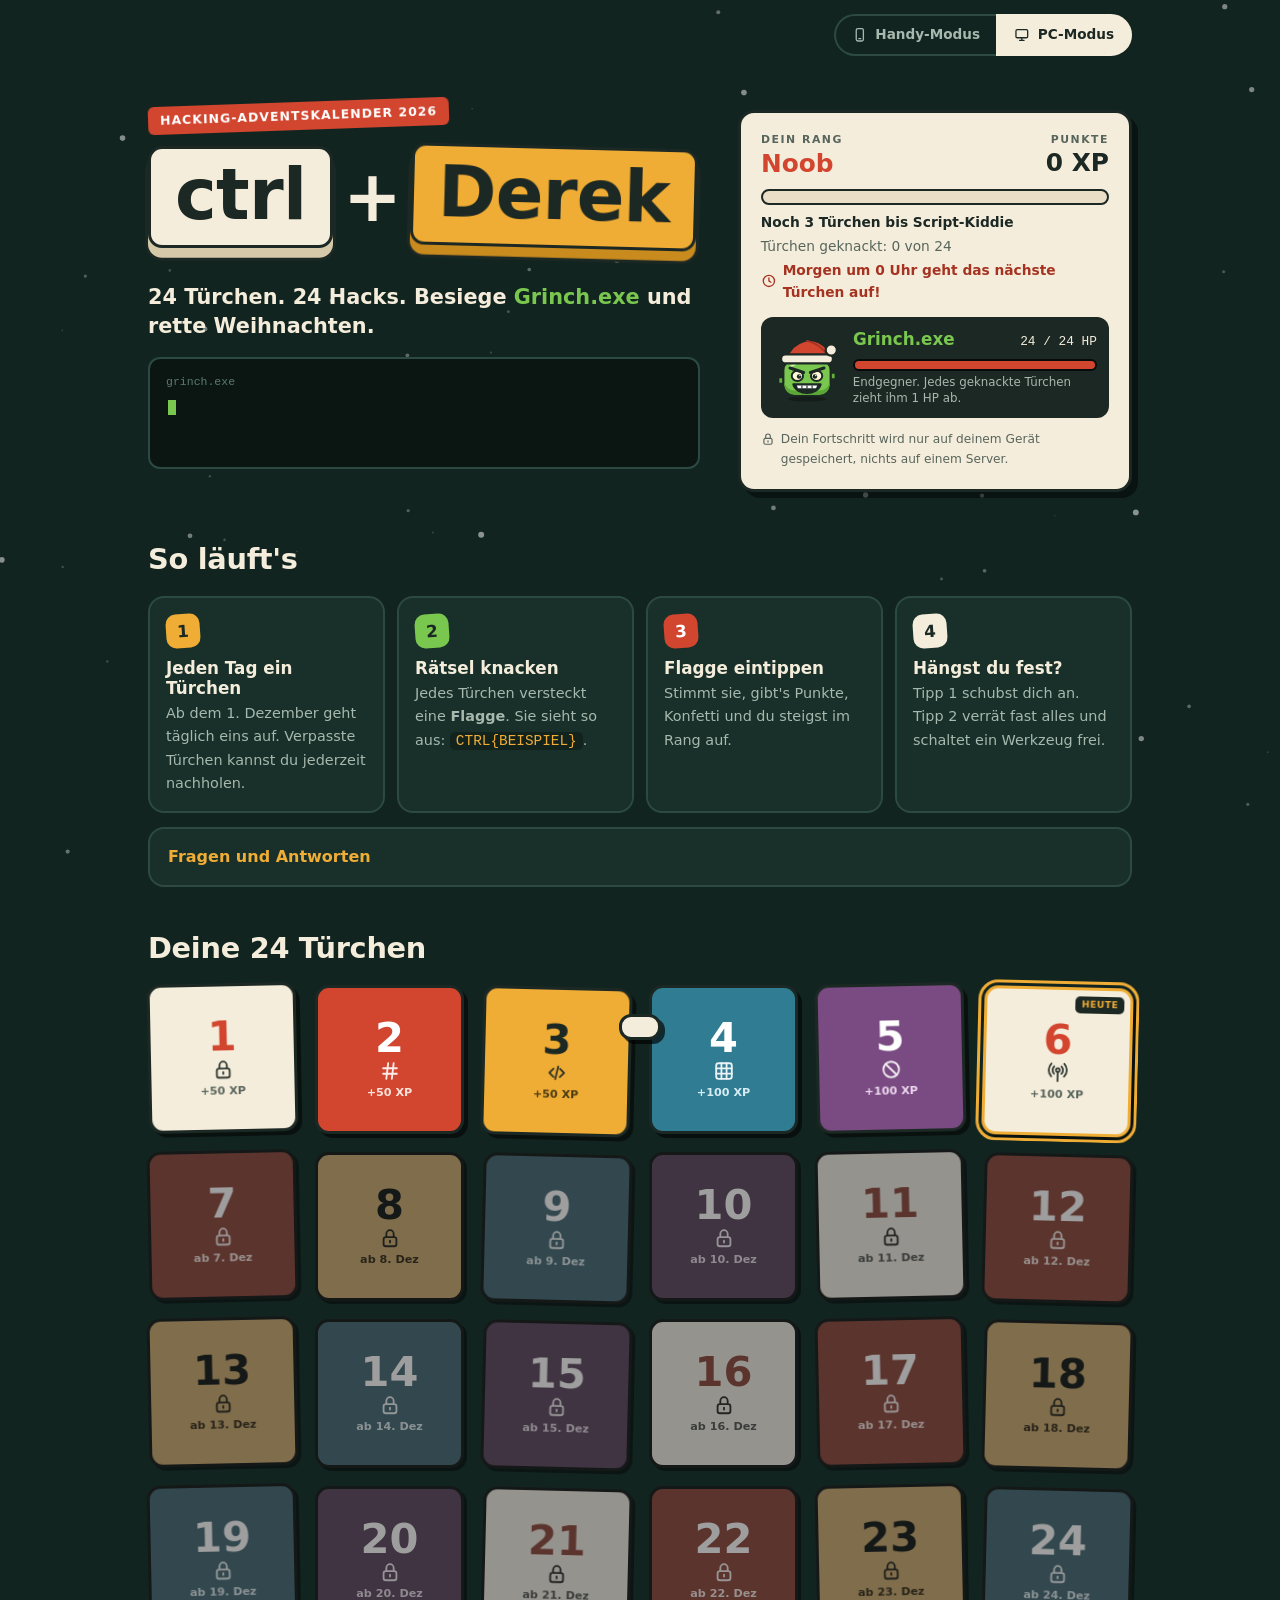
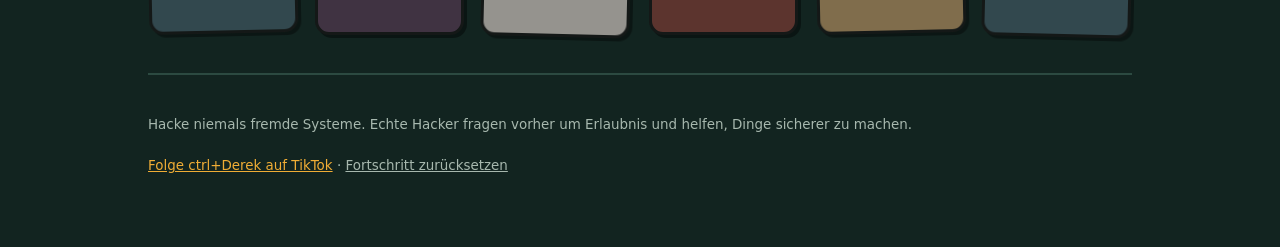
==== commit 2ac1fb60: "Icon-Set, neue Grinch-Figur, Animationen, Härtung und Rätsel-Korrekturen Co-Authored-By: Claude Fabl" ====
--- a/docs/index.html
+++ b/docs/index.html
@@ -3,15 +3,16 @@
 <head>
   <meta charset="utf-8">
   <meta name="viewport" content="width=device-width, initial-scale=1, viewport-fit=cover">
-  <meta http-equiv="Content-Security-Policy" content="default-src 'self'; img-src 'self' data:; object-src 'none'; base-uri 'none'; form-action 'self'">
+  <meta http-equiv="Content-Security-Policy" content="default-src 'self'; script-src 'self'; style-src 'self'; img-src 'self' data:; connect-src 'self'; object-src 'none'; base-uri 'none'; form-action 'self'">
+  <meta name="referrer" content="no-referrer">
   <meta name="theme-color" content="#122420">
   <meta name="description" content="24 Türchen, 24 Hacking-Rätsel. Knack jeden Tag ein Türchen und rette Weihnachten vor Grinch.exe. Legal, kostenlos, ab 11.">
   <meta property="og:title" content="ctrl+Derek Hacking-Adventskalender">
   <meta property="og:description" content="24 Türchen, 24 Hacking-Rätsel. Rette Weihnachten vor Grinch.exe!">
   <meta property="og:type" content="website">
-  <link rel="icon" href="data:image/svg+xml,%3Csvg xmlns='http://www.w3.org/2000/svg' viewBox='0 0 100 100'%3E%3Crect width='100' height='100' rx='22' fill='%23122420'/%3E%3Ctext x='50' y='66' font-size='54' text-anchor='middle' font-family='monospace' font-weight='700' fill='%23e8a93b'%3E%3E_%3C/text%3E%3C/svg%3E">
+  <link rel="icon" href="data:image/svg+xml,%3Csvg xmlns='http://www.w3.org/2000/svg' viewBox='0 0 64 64'%3E%3Crect x='4' y='10' width='56' height='50' rx='12' fill='%231c2824'/%3E%3Crect x='4' y='4' width='56' height='48' rx='12' fill='%23f0ad35' stroke='%231c2824' stroke-width='4'/%3E%3Cpath d='M22 20l-9 8 9 8M42 20l9 8-9 8M35 16l-6 24' fill='none' stroke='%231c2824' stroke-width='5' stroke-linecap='round' stroke-linejoin='round'/%3E%3C/svg%3E">
   <title>ctrl+Derek Adventskalender</title>
-  <link rel="stylesheet" href="style.css">
+  <link rel="stylesheet" href="style.css?v=4">
 </head>
 <body>
   <canvas id="snow" aria-hidden="true"></canvas>
@@ -19,14 +20,14 @@
 
   <div class="wrap">
     <nav class="modes" aria-label="Modus wählen">
-      <button type="button" data-mode="mobile">📱 Handy-Modus</button>
-      <button type="button" data-mode="pc">💻 PC-Modus</button>
+      <button type="button" data-mode="mobile"><span data-icon="phone"></span>Handy-Modus</button>
+      <button type="button" data-mode="pc"><span data-icon="monitor"></span>PC-Modus</button>
     </nav>
     <header class="hero">
       <div class="hero-main">
-        <p class="badge">Der Hacking-Adventskalender</p>
-        <h1>ctrl<span>+</span>Derek</h1>
-        <svg class="tree-row" viewBox="0 0 420 60" aria-hidden="true" fill="currentColor"><g opacity=".55"><path d="M20 58l14-30 14 30zM28 40l6-14 6 14z"/><path d="M80 58l10-22 10 22z"/></g><path d="M150 58l22-46 22 46z"/><path d="M168 36l4-10 4 10z" fill="#122420"/><rect x="169" y="58" width="6" height="2"/><g opacity=".55"><path d="M250 58l12-26 12 26z"/><path d="M300 58l16-34 16 34z"/><path d="M360 58l10-22 10 22z"/></g><circle cx="172" cy="8" r="3" fill="#e8a93b"/></svg>
+        <p class="badge">Hacking-Adventskalender 2026</p>
+        <h1 aria-label="ctrl+Derek"><kbd>ctrl</kbd><span>+</span><kbd>Derek</kbd></h1>
+        <p class="claim">24 Türchen. 24 Hacks. Besiege <b>Grinch.exe</b> und rette Weihnachten.</p>
         <p id="intro" class="terminal" aria-live="polite"></p>
       </div>
 
@@ -39,19 +40,62 @@
           <div class="xp"><small>PUNKTE</small><strong id="xp-text">0 XP</strong></div>
         </div>
         <div class="bar" role="progressbar" aria-label="Fortschritt" aria-valuemin="0" aria-valuemax="24" id="bar"><div id="bar-fill"></div></div>
+        <p id="next-rank" class="next"></p>
         <p id="progress"></p>
-        <p id="countdown" class="countdown"></p>
-        <p class="privacy">🔒 Dein Fortschritt wird nur auf deinem Gerät gespeichert, nichts auf einem Server.</p>
+        <p id="countdown" class="countdown" hidden><span data-icon="clock"></span><span id="countdown-text"></span></p>
+
+        <div id="boss" class="boss">
+          <svg class="grinch" viewBox="0 0 120 124" aria-hidden="true">
+            <ellipse cx="60" cy="117" rx="34" ry="5" fill="#000" opacity=".28"/>
+            <g class="g-body">
+              <g stroke="#1c2824" stroke-width="4" stroke-linejoin="round" stroke-linecap="round">
+                <path d="M20 78H9v12h11M100 70h11v12h-11" fill="#62b03c"/>
+                <rect x="18" y="48" width="84" height="62" rx="18" fill="#7ac74f"/>
+              </g>
+              <path d="M20 88v4a18 18 0 0 0 18 18h44a18 18 0 0 0 18-18v-4a18 18 0 0 1-18 14H38a18 18 0 0 1-18-14z" fill="#5aa636"/>
+              <path d="M30 62a10 10 0 0 1 8-6" fill="none" stroke="#c9f0a8" stroke-width="4" stroke-linecap="round"/>
+              <g stroke="#1c2824" stroke-width="4" stroke-linejoin="round" stroke-linecap="round">
+                <path d="M24 44C34 14 70 0 96 28l6 20z" fill="#d2452f"/>
+                <path d="M60 14c12 2 24 10 34 22" fill="none" stroke="#a53321" stroke-width="3"/>
+                <rect x="14" y="38" width="92" height="16" rx="8" fill="#f5eddb"/>
+                <circle cx="103" cy="30" r="10" fill="#f5eddb"/>
+              </g>
+              <g class="g-eyes">
+                <g stroke="#1c2824" stroke-width="3.5">
+                  <ellipse cx="43" cy="76" rx="10" ry="9" fill="#fff8d6"/>
+                  <ellipse cx="77" cy="76" rx="10" ry="9" fill="#fff8d6"/>
+                </g>
+                <circle cx="46" cy="77" r="4" fill="#1c2824"/><circle cx="74" cy="77" r="4" fill="#1c2824"/>
+                <circle cx="47.5" cy="75.5" r="1.3" fill="#fff"/><circle cx="75.5" cy="75.5" r="1.3" fill="#fff"/>
+              </g>
+              <g class="g-ko" stroke="#1c2824" stroke-width="4.5" stroke-linecap="round">
+                <path d="M36 70l14 12M50 70 36 82M70 70l14 12M84 70 70 82"/>
+              </g>
+              <path class="g-brows" d="M30 62l24 8M90 62l-24 8" fill="none" stroke="#1c2824" stroke-width="5.5" stroke-linecap="round"/>
+              <g class="g-mouth">
+                <path d="M36 91h48c-3 10-13 15-24 15s-21-5-24-15z" fill="#1c2824" stroke="#1c2824" stroke-width="4" stroke-linejoin="round"/>
+                <path d="M42 93h36l-2 5H44z" fill="#fff"/>
+                <path d="M51 93v5M60 93v5M69 93v5" stroke="#1c2824" stroke-width="2"/>
+              </g>
+            </g>
+          </svg>
+          <div class="boss-info">
+            <div class="boss-top"><b>Grinch.exe</b><span id="boss-hp">24 / 24 HP</span></div>
+            <div class="bar boss-bar"><div id="boss-fill"></div></div>
+            <small>Endgegner. Jedes geknackte Türchen zieht ihm 1 HP ab.</small>
+          </div>
+        </div>
+        <p class="privacy"><span data-icon="lock"></span>Dein Fortschritt wird nur auf deinem Gerät gespeichert, nichts auf einem Server.</p>
       </aside>
     </header>
 
     <section class="howto" aria-labelledby="howto-title">
-      <h2 id="howto-title" class="section-title">So funktioniert's (30 Sekunden)</h2>
+      <h2 id="howto-title" class="section-title">So läuft's</h2>
       <ol class="steps">
         <li><b>Jeden Tag ein Türchen</b><p>Ab dem 1. Dezember geht täglich eins auf. Verpasste Türchen kannst du jederzeit nachholen.</p></li>
         <li><b>Rätsel knacken</b><p>Jedes Türchen versteckt eine <b>Flagge</b>. Sie sieht so aus: <code>CTRL{BEISPIEL}</code>.</p></li>
         <li><b>Flagge eintippen</b><p>Stimmt sie, gibt's Punkte, Konfetti und du steigst im Rang auf.</p></li>
-        <li><b>Hängst du fest?</b><p>Tipp 1 schubst dich an. Tipp 2 schaltet ein Werkzeug frei, das auf jedem Gerät läuft.</p></li>
+        <li><b>Hängst du fest?</b><p>Tipp 1 schubst dich an. Tipp 2 verrät fast alles und schaltet ein Werkzeug frei.</p></li>
       </ol>
       <details class="faq">
         <summary>Fragen und Antworten</summary>
@@ -80,32 +124,33 @@
     </main>
 
     <section id="finale" class="finale" hidden>
-      <h2>🎉 GRINCH.EXE BESIEGT! 🎉</h2>
-      <p>Du hast alle 24 Türchen geknackt. Weihnachten ist gerettet und du bist jetzt offiziell <b>Hacker-Azubi</b>.</p>
+      <h2>Grinch.exe ist besiegt!</h2>
+      <p>Du hast alle 24 Türchen geknackt. Weihnachten ist gerettet und aus dem Hacker-Azubi ist eine <b>Legende</b> geworden.</p>
       <button id="share" type="button" class="btn">Ergebnis kopieren und teilen</button>
     </section>
 
     <footer>
-      <p>Hacke niemals fremde Systeme. Echte Hacker fragen vorher um Erlaubnis und helfen, Dinge sicherer zu machen. 🛡️</p>
-      <p><a id="tiktok" href="#">Folge ctrl+Derek auf TikTok</a> · <button id="reset" type="button" class="linklike">Fortschritt zurücksetzen</button></p>
+      <p>Hacke niemals fremde Systeme. Echte Hacker fragen vorher um Erlaubnis und helfen, Dinge sicherer zu machen.</p>
+      <p><a id="tiktok" href="#" target="_blank" rel="noopener noreferrer">Folge ctrl+Derek auf TikTok</a> · <button id="reset" type="button" class="linklike">Fortschritt zurücksetzen</button></p>
     </footer>
   </div>
 
   <dialog id="dialog">
     <div class="sheet-handle" aria-hidden="true"></div>
-    <form method="dialog"><button class="close" aria-label="Schließen">✕</button></form>
+    <form method="dialog"><button class="close" aria-label="Schließen"><span data-icon="x"></span></button></form>
     <p class="lvl" id="d-level"></p>
-    <h2 id="d-title"></h2>
+    <h2><span id="d-icon" class="d-icon"></span><span id="d-title"></span></h2>
     <p id="d-story" class="story"></p>
     <div id="d-task" class="task"></div>
 
     <div class="hints">
-      <button type="button" id="btn-hint1">💡 Tipp 1</button>
-      <button type="button" id="btn-hint2" disabled>🆘 Tipp 2</button>
+      <button type="button" id="btn-hint1"><span data-icon="bulb"></span>Tipp 1</button>
+      <button type="button" id="btn-hint2" disabled><span data-icon="help"></span><span id="btn-hint2-text">Tipp 2</span></button>
     </div>
     <p id="d-hint1" class="hint" hidden></p>
     <p id="d-hint2" class="hint" hidden></p>
     <div id="d-tools" class="tools" hidden></div>
+    <button type="button" id="btn-force" class="linklike force" hidden>Klappt nicht mit F12? Eingebautes Werkzeug zeigen</button>
 
     <form id="flag-form" autocomplete="off">
       <input id="flag" placeholder="CTRL{...}" spellcheck="false" autocapitalize="characters" autocomplete="off" enterkeyhint="go" aria-label="Flagge eingeben">
@@ -117,6 +162,7 @@
 
   <div id="toast" role="status" aria-live="polite"></div>
 
-  <script src="app.js"></script>
+  <script src="icons.js?v=4"></script>
+  <script src="app.js?v=4"></script>
 </body>
 </html>
--- a/docs/style.css
+++ b/docs/style.css
@@ -1,13 +1,12 @@
-/* ctrl+Derek Adventskalender: ein Design. Tannengrün, Papier, Rot und Gold. */
+/* ctrl+Derek Adventskalender. Sticker-Look: Tannengrün, Papier, kräftige Farben, dicke Konturen. */
 :root{
-  --bg:#122420;--bg2:#183029;--line:#2c4a41;--fg:#f3ecdb;--mut:#a7b8ae;
-  --paper:#f5eddb;--paper2:#ebe0c7;--ink:#1c2824;--ink-mut:#5d6a60;--pline:#d6c9aa;
-  --red:#c9432f;--red-d:#a53321;--gold:#e8a93b;--green:#3f9a6f;--bad:#c9432f;
-  /* alte Namen, die app.js fuer Konfetti nutzt */
-  --acc:#e8a93b;--acc2:#c9432f;--warn:#f3ecdb;--cyan:#3f9a6f;
-  --r:14px;--gut:clamp(16px,4vw,28px);
+  --bg:#122420;--bg2:#183029;--line:#2c4a41;--fg:#f5eddb;--mut:#a7b8ae;
+  --paper:#f5eddb;--paper2:#eadfc6;--ink:#1c2824;--ink-mut:#58655c;--pline:#d6c9aa;
+  --red:#d2452f;--red-d:#a53321;--gold:#f0ad35;--green:#3f9a6f;--blue:#2f7c93;--plum:#7a4a82;--slime:#7ac74f;--bad:#c9432f;
+  --r:16px;--gut:clamp(16px,4vw,28px);
+  --spring:cubic-bezier(.34,1.56,.64,1);--out:cubic-bezier(.22,1,.36,1);
   --sans:system-ui,-apple-system,"Segoe UI",Roboto,Helvetica,Arial,sans-serif;
-  --serif:Georgia,"Iowan Old Style","Palatino Linotype",serif;
+  --display:ui-rounded,"Segoe UI Black","Arial Black",system-ui,-apple-system,Roboto,sans-serif;
   --mono:ui-monospace,"Cascadia Code",Consolas,Menlo,monospace;
 }
 *{box-sizing:border-box;-webkit-tap-highlight-color:transparent}
@@ -18,161 +17,240 @@
 #snow{z-index:0}#confetti{z-index:60}
 .wrap{position:relative;z-index:2;max-width:1040px;margin:0 auto;padding:0 var(--gut)}
 a{color:var(--gold)}
-h1,h2,h3{font-family:var(--serif);font-weight:700}
+h1,h2,h3{font-family:var(--display);font-weight:900;letter-spacing:-.01em}
+button{font:inherit}
+[hidden]{display:none!important}
+:focus-visible{outline:3px solid var(--gold);outline-offset:3px}
+
+/* Icons */
+.i{width:1.15em;height:1.15em;flex:none;vertical-align:-.2em}
+[data-icon]{display:inline-flex}
 
 /* Modus-Schalter */
-.modes{display:flex;justify-content:flex-end;gap:0;padding-top:max(14px,env(safe-area-inset-top))}
-.modes button{min-height:40px;padding:0 16px;background:transparent;color:var(--mut);border:1px solid var(--line);font:inherit;font-size:.85rem;cursor:pointer}
+.modes{display:flex;justify-content:flex-end;padding-top:max(14px,env(safe-area-inset-top))}
+.modes button{display:inline-flex;align-items:center;justify-content:center;gap:8px;min-height:42px;padding:0 16px;background:transparent;color:var(--mut);border:2px solid var(--line);font-size:.85rem;font-weight:600;cursor:pointer;transition:background .2s,color .2s}
 .modes button:first-child{border-radius:99px 0 0 99px;border-right:0}
 .modes button:last-child{border-radius:0 99px 99px 0}
-.modes button[aria-pressed="true"]{background:var(--paper);color:var(--ink);border-color:var(--paper);font-weight:700}
-.modes button:focus-visible,.door:focus-visible,.hints button:focus-visible,.btn:focus-visible,.close:focus-visible,input:focus-visible{outline:3px solid var(--gold);outline-offset:2px}
+.modes button[aria-pressed="true"]{background:var(--paper);color:var(--ink);border-color:var(--paper)}
 @media (max-width:560px){.modes{justify-content:center}.modes button{flex:1}}
 
 /* Kopf */
-.hero{display:grid;gap:22px;padding:clamp(20px,5vw,44px) 0 6px}
+.hero{display:grid;gap:22px;padding:clamp(22px,5vw,46px) 0 6px}
 .hero-main{min-width:0}
-.badge{margin:0 0 10px;color:var(--gold);font-size:.8rem;letter-spacing:.16em;text-transform:uppercase;font-weight:700}
-h1{font-size:clamp(2.8rem,11vw,5.2rem);line-height:.98;margin:0 0 .3em;letter-spacing:-.02em}
-h1 span{color:var(--gold);font-style:italic}
-.tree-row{display:block;width:100%;max-width:420px;height:auto;margin:0 0 14px;color:var(--green)}
-.terminal{margin:0;background:#0b1512;border:1px solid var(--line);border-radius:10px;padding:14px 16px;min-height:7.5em;font:.92rem/1.6 var(--mono);color:#cfe7d8}
-.terminal::before{content:"● ● ●";display:block;color:#3a5a4f;letter-spacing:.3em;font-size:.6rem;margin-bottom:8px}
-.terminal::after{content:"▌";color:var(--gold);animation:blink 1s infinite}
-.terminal.done::after{content:""}
+.hero-main > *{animation:rise .6s var(--out) both}
+.hero-main > :nth-child(2){animation-delay:.06s}
+.hero-main > :nth-child(3){animation-delay:.14s}
+.hero-main > :nth-child(4){animation-delay:.22s}
+.badge{display:inline-block;margin:0 0 16px;padding:4px 12px;background:var(--red);color:#fff;border-radius:6px;font-size:.78rem;letter-spacing:.08em;text-transform:uppercase;font-weight:800;rotate:-2deg}
+h1{display:flex;align-items:center;flex-wrap:wrap;gap:.14em;font-size:clamp(2.3rem,10vw,4.4rem);line-height:1;margin:0 0 .5em}
+/* Tasten: beim Laden werden sie nacheinander gedrückt, beim Antippen auch */
+h1 kbd{--cap:var(--pline);font:inherit;background:var(--paper);color:var(--ink);padding:.16em .34em .2em;border-radius:.2em;border:3px solid var(--ink);box-shadow:0 .14em 0 var(--cap),0 .14em 0 3px var(--ink);animation:key .42s .75s var(--out) both;cursor:default;user-select:none;-webkit-user-select:none}
+h1 kbd:last-child{--cap:#c98a1e;background:var(--gold);rotate:1.5deg;animation-delay:1s}
+h1 kbd:active{translate:0 .11em;box-shadow:0 .03em 0 var(--cap),0 .03em 0 3px var(--ink)}
+h1 span{color:var(--fg)}
+@keyframes key{0%,100%{translate:0 0;box-shadow:0 .14em 0 var(--cap),0 .14em 0 3px var(--ink)}40%{translate:0 .11em;box-shadow:0 .03em 0 var(--cap),0 .03em 0 3px var(--ink)}}
+.claim{margin:0 0 16px;font-size:clamp(1.05rem,3.4vw,1.3rem);line-height:1.4;font-weight:600;max-width:30em}
+.claim b{color:var(--slime)}
+.terminal{margin:0;background:#0b1512;border:2px solid var(--line);border-radius:12px;padding:14px 16px;min-height:9.2em;font:.92rem/1.6 var(--mono);color:#cfe7d8;cursor:default}
+.terminal::before{content:"grinch.exe";display:block;color:#5b7a6e;font-size:.72rem;margin-bottom:6px}
+.terminal::after{content:"";display:inline-block;width:.55em;height:1.05em;margin-left:2px;vertical-align:-.18em;background:var(--slime);animation:blink 1s steps(1) infinite}
+.terminal.done::after{animation:blink 1s steps(1) 3 forwards}
 @keyframes blink{50%{opacity:0}}
-
-/* Status */
-.stats{background:var(--paper);color:var(--ink);border-radius:var(--r);padding:18px 20px;align-self:start;box-shadow:0 2px 0 #0004}
+@keyframes rise{from{opacity:0;translate:0 14px}}
+
+/* Status-Karte */
+.stats{background:var(--paper);color:var(--ink);border:3px solid var(--ink);border-radius:var(--r);padding:18px 20px;align-self:start;box-shadow:6px 6px 0 #0007;animation:rise .6s .18s var(--out) both}
 .rank-row{display:flex;justify-content:space-between;align-items:flex-end;gap:12px}
-.rank-row small{display:block;color:var(--ink-mut);font-size:.68rem;letter-spacing:.14em}
-.rank-row strong{font:700 1.5rem var(--serif);color:var(--red)}
-.xp{text-align:right}.xp strong{color:var(--ink)}
-.bar{height:12px;background:var(--paper2);border-radius:99px;overflow:hidden;margin:12px 0 8px;border:1px solid var(--pline)}
-#bar-fill{height:100%;width:0;background:var(--red);border-radius:99px;transition:width .6s ease}
+.rank-row small{display:block;color:var(--ink-mut);font-size:.68rem;letter-spacing:.14em;font-weight:700}
+.rank-row strong{font:900 1.55rem/1.2 var(--display);color:var(--red)}
+.xp{text-align:right}.xp strong{color:var(--ink);font-variant-numeric:tabular-nums}
+.bar{height:16px;background:var(--paper2);border-radius:99px;overflow:hidden;margin:10px 0 6px;border:2px solid var(--ink)}
+#bar-fill{height:100%;width:0;background:var(--gold);transition:width .8s var(--out)}
 .stats p{margin:2px 0;color:var(--ink-mut);font-size:.86rem}
-.countdown{color:var(--ink)!important;font-weight:600}
-.stats .privacy{margin-top:10px;padding-top:10px;border-top:1px solid var(--pline);font-size:.78rem}
+.stats .next{color:var(--ink);font-weight:700}
+.countdown{display:flex;align-items:center;gap:6px;color:var(--red-d)!important;font-weight:700}
+.boss{display:flex;gap:12px;align-items:center;margin-top:14px;padding:12px;background:var(--ink);color:var(--fg);border-radius:12px}
+.boss-info{flex:1;min-width:0}
+.boss-top{display:flex;justify-content:space-between;gap:8px;align-items:baseline;font-size:.9rem}
+.boss-top b{font:900 1.05rem var(--display);color:var(--slime)}
+.boss-top span{font-family:var(--mono);font-size:.8rem;white-space:nowrap}
+.boss-bar{height:12px;margin:6px 0 4px;background:#0006;border-color:#0008}
+#boss-fill{height:100%;width:100%;background:var(--red);transition:width .8s var(--out)}
+.boss small{display:block;color:var(--mut);font-size:.74rem;line-height:1.35}
+.stats .privacy{display:flex;gap:6px;align-items:flex-start;margin-top:12px;font-size:.76rem}
+.stats .privacy .i{margin-top:.15em}
+
+/* Grinch.exe: schwebt leicht, blinzelt, zuckt bei einem Treffer zusammen */
+.grinch{width:68px;height:70px;flex:none;overflow:visible}
+.grinch *{transform-box:fill-box;transform-origin:center}
+.g-body{animation:float 3.6s ease-in-out infinite}
+.g-eyes{animation:blinkeye 4.6s infinite}
+.g-ko{display:none}
+@keyframes float{50%{translate:0 -3px}}
+@keyframes blinkeye{0%,94%,100%{scale:1 1}97%{scale:1 .1}}
+.boss.hit .grinch{animation:hit .55s var(--out)}
+.boss.hit #boss-fill{animation:flash .5s}
+.boss.hit .g-mouth{animation:ouch .7s}
+@keyframes hit{15%{translate:-8px 0;rotate:-10deg}40%{translate:7px 0;rotate:7deg}65%{translate:-3px 0;rotate:-3deg}}
+@keyframes flash{30%{background:#fff}}
+@keyframes ouch{20%,70%{scale:.6 .5}}
+.boss.ko .g-body{animation:none;rotate:14deg;translate:0 4px;filter:grayscale(.85)}
+.boss.ko .g-eyes,.boss.ko .g-brows{display:none}
+.boss.ko .g-ko{display:block}
+.boss.ko .g-mouth{scale:.6 .35}
+.boss.ko .boss-top span{color:var(--gold);font-weight:800}
 
 /* Anleitung */
-.section-title{font-size:1.5rem;margin:34px 0 14px;color:var(--fg)}
-.howto{margin-top:6px}
+.section-title{font-size:clamp(1.4rem,5vw,1.8rem);margin:38px 0 14px;color:var(--fg)}
 .steps{list-style:none;counter-reset:s;margin:0;padding:0;display:grid;gap:12px;grid-template-columns:1fr}
 @media (min-width:560px){.steps{grid-template-columns:repeat(2,1fr)}}
 @media (min-width:900px){.steps{grid-template-columns:repeat(4,1fr)}}
-.steps li{counter-increment:s;background:var(--bg2);border:1px solid var(--line);border-radius:var(--r);padding:16px}
-.steps li::before{content:counter(s);display:grid;place-items:center;width:32px;height:32px;border-radius:50%;background:var(--gold);color:var(--ink);font:700 1rem var(--serif);margin-bottom:8px}
-.steps li > b{display:block;margin:0 0 4px;font-family:var(--serif);font-size:1.05rem}
+.steps li{counter-increment:s;background:var(--bg2);border:2px solid var(--line);border-radius:var(--r);padding:16px}
+.steps li::before{content:counter(s);display:grid;place-items:center;width:34px;height:34px;border-radius:10px;background:var(--gold);color:var(--ink);font:900 1.05rem var(--display);margin-bottom:10px;rotate:-4deg}
+.steps li:nth-child(2)::before{background:var(--slime)}
+.steps li:nth-child(3)::before{background:var(--red);color:#fff}
+.steps li:nth-child(4)::before{background:var(--paper)}
+.steps li > b{display:block;margin:0 0 4px;font:900 1.05rem var(--display)}
 .steps li p{margin:0;color:var(--mut);font-size:.9rem}
-.steps code{color:var(--gold);background:#0003;padding:1px 6px;border-radius:5px;font-family:var(--mono)}
-.faq{margin-top:14px;background:var(--bg2);border:1px solid var(--line);border-radius:var(--r);padding:4px 18px}
-.faq summary{cursor:pointer;min-height:46px;display:flex;align-items:center;font-weight:700;color:var(--gold)}
-.faq dt{font-weight:700;margin-top:12px}
+.steps code{color:var(--gold);background:#0004;padding:1px 6px;border-radius:5px;font-family:var(--mono)}
+.faq{margin-top:14px;background:var(--bg2);border:2px solid var(--line);border-radius:var(--r);padding:4px 18px}
+.faq summary{cursor:pointer;min-height:48px;display:flex;align-items:center;font-weight:800;color:var(--gold)}
+.faq dt{font-weight:800;margin-top:12px}
 .faq dd{margin:2px 0 8px;color:var(--mut);font-size:.93rem}
 
-/* Tuerchen */
-.grid{display:grid;grid-template-columns:repeat(3,1fr);gap:10px}
-@media (min-width:560px){.grid{grid-template-columns:repeat(4,1fr);gap:14px}}
-@media (min-width:900px){.grid{grid-template-columns:repeat(6,1fr);gap:16px}}
-.door{position:relative;aspect-ratio:1;min-height:88px;border:0;border-radius:10px;font:inherit;cursor:pointer;
-  display:flex;flex-direction:column;align-items:center;justify-content:center;gap:0;overflow:hidden;
-  background:var(--paper);color:var(--ink);box-shadow:0 3px 0 #0006,inset 0 0 0 3px var(--paper2);
-  transition:transform .15s ease,box-shadow .15s ease}
-.door::before{content:"";position:absolute;inset:7px;border:1.5px solid var(--pline);border-radius:6px;pointer-events:none}
-.door .n{font:700 clamp(1.8rem,6vw,2.5rem)/1 var(--serif);color:var(--red)}
-.door .ic{font-size:clamp(1rem,3vw,1.3rem);min-height:1.5em;line-height:1.5}
-.door small{font-size:.66rem;color:var(--ink-mut);letter-spacing:.04em}
-@media (hover:hover){.door:not(.locked):hover{transform:translateY(-3px);box-shadow:0 6px 0 #0006,inset 0 0 0 3px var(--paper2)}}
-.door:not(.locked):active{transform:translateY(1px)}
-.door.locked{cursor:not-allowed;background:#1d3a32;color:#6f8a7e;box-shadow:inset 0 0 0 1px var(--line)}
-.door.locked::before{border-color:#2c4a41}
-.door.locked .n{color:#6f8a7e}
-.door.locked small{color:#6f8a7e}
-.door.locked .ic{opacity:.6}
-.door.solved{background:var(--green);color:#fff;box-shadow:0 3px 0 #0006,inset 0 0 0 3px #348562}
-.door.solved::before{border-color:#ffffff55}
-.door.solved .n,.door.solved small{color:#fff}
-.door.today{box-shadow:0 0 0 3px var(--gold),0 3px 0 #0006}
-.door .tag{position:absolute;top:9px;right:9px;background:var(--gold);color:var(--ink);border-radius:4px;font-size:.58rem;font-weight:800;padding:1px 6px;letter-spacing:.05em}
-.door.shake{animation:shake .4s}
-@keyframes shake{20%{transform:translateX(-6px)}40%{transform:translateX(6px)}60%{transform:translateX(-4px)}80%{transform:translateX(4px)}}
+/* Türchen: bunte Sticker, jedes fünfte hat dieselbe Farbe */
+.grid{display:grid;grid-template-columns:repeat(3,1fr);gap:12px;perspective:900px}
+@media (min-width:560px){.grid{grid-template-columns:repeat(4,1fr);gap:16px}}
+@media (min-width:900px){.grid{grid-template-columns:repeat(6,1fr);gap:18px}}
+.door{--d-bg:var(--paper);--d-fg:var(--ink);--d-num:var(--red);--d-sub:var(--ink-mut);--tilt:0deg;
+  position:relative;aspect-ratio:1;min-height:92px;border:3px solid var(--ink);border-radius:14px;cursor:pointer;
+  display:flex;flex-direction:column;align-items:center;justify-content:center;gap:2px;
+  background:var(--d-bg);color:var(--d-fg);box-shadow:4px 4px 0 #0008;rotate:var(--tilt);transform-origin:left center;
+  transition:translate .2s var(--spring),rotate .2s var(--spring),box-shadow .2s var(--out)}
+.door:nth-child(5n+2){--d-bg:var(--red);--d-fg:#fff;--d-num:#fff;--d-sub:#ffe3da}
+.door:nth-child(5n+3){--d-bg:var(--gold);--d-num:var(--ink);--d-sub:#4a3a12}
+.door:nth-child(5n+4){--d-bg:var(--blue);--d-fg:#fff;--d-num:#fff;--d-sub:#d5ecf3}
+.door:nth-child(5n){--d-bg:var(--plum);--d-fg:#fff;--d-num:#fff;--d-sub:#ecd9ef}
+.door:nth-child(odd){--tilt:-1.2deg}
+.door:nth-child(3n){--tilt:1.4deg}
+.door .n{font:900 clamp(1.9rem,7vw,2.6rem)/1 var(--display);color:var(--d-num)}
+.door .ic{display:flex;color:var(--d-fg);opacity:.9}
+.door .ic .i{width:clamp(18px,4.6vw,22px);height:clamp(18px,4.6vw,22px)}
+.door small{font-size:.7rem;font-weight:700;color:var(--d-sub)}
+.grid.intro .door{animation:deal .5s var(--spring) both;animation-delay:calc(var(--i)*28ms + .25s)}
+@keyframes deal{from{opacity:0;translate:0 22px;scale:.9}}
+@media (hover:hover){.door:not(.locked):hover{translate:-2px -5px;rotate:0deg;box-shadow:7px 10px 0 #0008}}
+.door:not(.locked):active{translate:2px 2px;box-shadow:1px 1px 0 #0008}
+.door.opening{animation:swing .45s var(--out) both}
+@keyframes swing{45%{transform:rotateY(-62deg)}100%{transform:rotateY(0)}}
+.door.locked{cursor:not-allowed;filter:saturate(.45) brightness(.62);box-shadow:3px 3px 0 #0006}
+.door.solved{border-color:var(--gold);box-shadow:0 0 0 3px var(--ink),4px 4px 0 3px #0008}
+.stamp{position:absolute;top:5px;right:5px;width:24px;height:24px;display:grid;place-items:center;border-radius:50%;background:var(--gold);color:var(--ink);border:2px solid var(--ink)}
+.stamp .i{width:14px;height:14px;stroke-width:3.2}
+.door.just .stamp{animation:stamp .5s .15s var(--spring) both}
+.door.just{animation:thump .45s .15s var(--out)}
+@keyframes stamp{from{scale:2.6;rotate:-25deg;opacity:0}}
+@keyframes thump{35%{scale:.94}}
+.door.today:not(.solved){border-color:var(--gold)}
+.door.today:not(.solved)::before{content:"";position:absolute;inset:-9px;border:3px solid var(--gold);border-radius:20px;animation:ring 2s var(--out) infinite;pointer-events:none}
+@keyframes ring{from{opacity:.9;scale:.94}to{opacity:0;scale:1.1}}
+.door .tag{position:absolute;top:6px;right:6px;background:var(--ink);color:var(--gold);border-radius:5px;font-size:.58rem;font-weight:800;padding:1px 6px;letter-spacing:.05em}
+.shake{animation:shake .4s}
+@keyframes shake{20%{translate:-6px 0}40%{translate:6px 0}60%{translate:-4px 0}80%{translate:4px 0}}
 
 /* Buttons */
-.btn,#flag-form button{min-height:46px;padding:0 22px;background:var(--red);color:#fff;font:inherit;font-weight:700;border:0;border-radius:10px;cursor:pointer;box-shadow:0 3px 0 var(--red-d);transition:transform .1s,box-shadow .1s}
-.btn:hover{filter:brightness(1.06)}
-.btn:active,#flag-form button:active{transform:translateY(2px);box-shadow:0 1px 0 var(--red-d)}
-
-/* Fenster (Papier) */
-dialog{background:var(--paper);color:var(--ink);border:0;border-radius:18px;width:min(640px,calc(100% - 24px));max-height:calc(100dvh - 24px);overflow:auto;box-shadow:0 30px 80px #000b;padding:20px clamp(18px,4vw,30px) 26px;margin:auto;overscroll-behavior:contain}
-dialog[open]{animation:pop .25s ease}
-dialog::backdrop{background:#050d0acc}
-@keyframes pop{from{transform:translateY(12px);opacity:0}}
+.btn,#flag-form button{min-height:48px;padding:0 22px;background:var(--red);color:#fff;font-weight:800;border:3px solid var(--ink);border-radius:12px;cursor:pointer;box-shadow:3px 3px 0 var(--ink);transition:translate .12s var(--out),box-shadow .12s var(--out),filter .12s}
+.btn:hover{filter:brightness(1.07)}
+.btn:active,#flag-form button:active{translate:3px 3px;box-shadow:0 0 0 var(--ink)}
+
+/* Rätsel-Fenster (Papier) */
+dialog{background:var(--paper);color:var(--ink);border:3px solid var(--ink);border-radius:20px;width:min(640px,calc(100% - 24px));max-height:calc(100dvh - 24px);overflow:auto;box-shadow:10px 10px 0 #000a;padding:20px clamp(18px,4vw,30px) 26px;margin:auto;overscroll-behavior:contain}
+dialog[open]{animation:pop .38s var(--spring)}
+dialog::backdrop{background:#050d0ad9}
+dialog[open]::backdrop{animation:fade .25s}
+@keyframes pop{from{scale:.9;translate:0 18px;opacity:0}}
+@keyframes fade{from{opacity:0}}
 .sheet-handle{display:none}
-.close{position:sticky;top:0;float:right;width:40px;height:40px;border-radius:50%;background:var(--paper2);border:0;color:var(--ink);font-size:1.05rem;cursor:pointer}
-dialog h2{margin:.1em 0 .4em;font-size:clamp(1.5rem,5vw,2rem);line-height:1.15;color:var(--ink)}
-.lvl{margin:0;color:var(--red);font-size:.78rem;font-weight:700;letter-spacing:.08em;text-transform:uppercase}
-.story{color:var(--ink-mut);border-left:3px solid var(--gold);padding-left:12px;font-family:var(--serif);font-style:italic;margin:.7em 0}
+.close{position:sticky;top:0;float:right;width:42px;height:42px;display:grid;place-items:center;border-radius:50%;background:var(--ink);border:0;color:var(--paper);cursor:pointer;z-index:2;transition:rotate .25s var(--spring)}
+.close:hover{rotate:90deg}
+dialog h2{display:flex;gap:10px;align-items:flex-start;margin:.35em 0 .4em;font-size:clamp(1.4rem,5.2vw,1.9rem);line-height:1.15;color:var(--ink)}
+.d-icon{display:grid;place-items:center;flex:none;width:1.5em;height:1.5em;margin-top:-.08em;border-radius:.32em;background:var(--gold);border:3px solid var(--ink);rotate:-4deg}
+.d-icon .i{width:.85em;height:.85em;stroke-width:2.4}
+.lvl{display:inline-flex;align-items:center;gap:3px;margin:0;padding:3px 10px;background:var(--ink);color:var(--paper);border-radius:6px;font-size:.78rem;font-weight:800;letter-spacing:.06em}
+.lvl .i{width:13px;height:13px}
+.lvl .on{fill:var(--gold);stroke:var(--gold)}
+.lvl .off{stroke:#6f7d74}
+.lvl span{margin-left:8px;color:var(--gold)}
+.story{color:var(--ink-mut);border-left:4px solid var(--slime);padding-left:12px;font-style:italic;margin:.7em 0}
 .task{font-size:1rem}
-.task code,.task pre{background:var(--ink);padding:2px 7px;border-radius:6px;color:#f1d99a;word-break:break-all;font-family:var(--mono)}
+.task code,.task pre{background:var(--ink);padding:2px 7px;border-radius:6px;color:#f6dc9a;word-break:break-all;font-family:var(--mono)}
 .task pre{padding:12px;white-space:pre-wrap;overflow:auto;font-size:.85rem}
 .task ul{padding-left:1.2em}
-.task a{color:var(--red);font-weight:700}
+.task li{margin:4px 0}
+.task a{color:var(--red-d);font-weight:800}
 .task code{cursor:copy}
 .hints{display:flex;flex-wrap:wrap;gap:8px;margin:16px 0 6px}
-.hints button{min-height:42px;background:var(--paper2);color:var(--ink);border:1px solid var(--pline);padding:0 16px;border-radius:99px;font:inherit;font-size:.9rem;cursor:pointer}
-.hints button:disabled{opacity:.45;cursor:not-allowed}
-.hint{background:#f6dfa8;border-radius:8px;padding:10px 12px;margin:8px 0;font-size:.93rem}
-.devnote{background:#f6dfa8;border-radius:8px;padding:8px 10px;font-size:.88rem}
+.hints button{display:inline-flex;align-items:center;gap:7px;min-height:44px;background:var(--paper2);color:var(--ink);border:2px solid var(--ink);padding:0 16px;border-radius:99px;font-size:.9rem;font-weight:700;cursor:pointer;transition:translate .15s var(--spring),background .15s}
+.hints button:not(:disabled):hover{translate:0 -2px;background:#f9dc8f}
+.hints button:disabled{opacity:.4;cursor:not-allowed}
+.hint{background:#f9dc8f;border:2px solid var(--ink);border-radius:10px;padding:10px 12px;margin:8px 0;font-size:.93rem;animation:unfold .35s var(--out)}
+@keyframes unfold{from{opacity:0;translate:0 -8px}}
+.devnote{background:#f9dc8f;border-radius:8px;padding:8px 10px;font-size:.88rem}
+.force{display:block;color:var(--ink-mut);font-size:.88rem;min-height:44px}
 #flag-form{display:flex;gap:10px;margin-top:16px}
-input{flex:1;min-width:0;min-height:46px;padding:0 14px;background:#fff;border:1.5px solid var(--pline);color:var(--ink);border-radius:10px;font:inherit;font-family:var(--mono);font-size:16px}
-input:focus{outline:2px solid var(--red);outline-offset:1px;border-color:var(--red)}
-#flag-form.shake{animation:shake .4s}
-#result{min-height:1.6em;font-weight:700;margin:10px 0 4px}
-#result.ok{color:var(--green)}#result.bad{color:var(--bad)}
-.learn{background:#dcebd9;border-left:3px solid var(--green);padding:10px 12px;border-radius:0 8px 8px 0;margin:8px 0 0}
+input{flex:1;min-width:0;min-height:48px;padding:0 14px;background:#fff;border:2px solid var(--ink);color:var(--ink);border-radius:12px;font:16px var(--mono)}
+input:focus{outline:3px solid var(--gold);outline-offset:1px}
+#result{min-height:1.6em;font-weight:800;margin:10px 0 4px}
+#result.ok{color:#237a50;font:900 1.3rem var(--display);animation:win .5s var(--spring)}
+#result.bad{color:var(--bad)}
+@keyframes win{from{scale:.5;opacity:0}}
+.learn{background:#d5ecd5;border:2px solid var(--ink);padding:10px 12px;border-radius:10px;margin:8px 0 0;animation:unfold .4s .15s var(--out) both}
 
 /* Werkzeuge im Fenster */
-.tools{margin:12px 0;display:grid;gap:12px}
-.tool{background:var(--paper2);border:1px solid var(--pline);border-radius:12px;padding:12px 14px}
-.tool h3{margin:0 0 2px;font-size:1.05rem}
+.tools{margin:12px 0;display:grid;gap:12px;animation:unfold .35s var(--out)}
+.tool{background:var(--paper2);border:2px solid var(--ink);border-radius:12px;padding:12px 14px}
+.tool h3{display:flex;align-items:center;gap:8px;margin:0 0 2px;font-size:1.05rem}
 .tool-hint{margin:0 0 8px;color:var(--ink-mut);font-size:.85rem}
-.tool label{display:block;font-size:.8rem;color:var(--ink-mut);margin-top:6px}
+.tool label{display:block;font-size:.8rem;font-weight:700;color:var(--ink-mut);margin-top:6px}
 .tool input{width:100%;margin-top:3px}
-.tool .btn.small{min-height:42px;margin-top:8px}
-.tool-out{margin:10px 0 0;padding:10px;background:var(--ink);border-radius:8px;color:#f1d99a;white-space:pre-wrap;word-break:break-word;font-family:var(--mono);font-size:.9rem;min-height:2.6em;max-height:220px;overflow:auto}
+.tool .btn.small{min-height:44px;margin-top:10px}
+.tool-out{margin:10px 0 0;padding:10px;background:var(--ink);border-radius:8px;color:#f6dc9a;white-space:pre-wrap;word-break:break-word;font-family:var(--mono);font-size:.9rem;min-height:2.6em;max-height:220px;overflow:auto;user-select:all;-webkit-user-select:all}
+.copy{display:inline-flex;align-items:center;gap:7px;margin-top:8px;min-height:40px;padding:0 14px;background:transparent;border:2px solid var(--ink);border-radius:99px;color:var(--ink);font-size:.82rem;font-weight:700;cursor:pointer}
 
 /* Finale */
-.finale{text-align:center;margin:30px 0;padding:30px 18px;background:var(--red);color:#fff;border-radius:var(--r)}
+.finale{text-align:center;margin:34px 0;padding:30px 18px;background:var(--gold);color:var(--ink);border:3px solid var(--ink);border-radius:var(--r);box-shadow:6px 6px 0 #0008;animation:pop .5s var(--spring)}
 .finale h2{font-size:clamp(1.5rem,6vw,2.3rem);margin:0 0 8px}
-.finale .btn{background:var(--paper);color:var(--ink);box-shadow:0 3px 0 #0005}
-
-#toast{position:fixed;left:50%;bottom:calc(20px + env(safe-area-inset-bottom));transform:translate(-50%,160px);background:var(--paper);color:var(--ink);padding:12px 18px;border-radius:10px;z-index:70;transition:transform .3s ease;max-width:calc(100vw - 28px);text-align:center;box-shadow:0 10px 40px #000a;font-weight:600}
-#toast.show{transform:translate(-50%,0)}
-
-footer{color:var(--mut);font-size:.84rem;padding:26px 0 52px;border-top:1px solid var(--line);margin-top:34px}
-.linklike{background:none;border:0;color:var(--mut);text-decoration:underline;font:inherit;cursor:pointer;padding:6px 0}
+
+#toast{position:fixed;left:50%;bottom:calc(20px + env(safe-area-inset-bottom));translate:-50% 160px;background:var(--paper);color:var(--ink);border:3px solid var(--ink);padding:10px 18px;border-radius:12px;z-index:70;transition:translate .45s var(--spring);max-width:calc(100vw - 28px);text-align:center;box-shadow:4px 4px 0 #000a;font-weight:700}
+#toast.show{translate:-50% 0}
+
+footer{color:var(--mut);font-size:.84rem;padding:26px 0 52px;border-top:2px solid var(--line);margin-top:38px}
+.linklike{background:none;border:0;color:var(--mut);text-decoration:underline;cursor:pointer;padding:6px 0}
+dialog .linklike{color:var(--ink-mut)}
 
 @media (min-width:860px){
-  .hero{grid-template-columns:1.5fr 1fr;gap:34px;align-items:start}
-  .stats{position:sticky;top:16px;margin-top:30px}
+  .hero{grid-template-columns:1.4fr 1fr;gap:38px;align-items:start}
+  .stats{position:sticky;top:16px;margin-top:8px}
+  .terminal{min-height:7.6em}
 }
 @media (max-width:600px){
-  dialog{width:100%;max-width:100%;max-height:92dvh;margin:auto 0 0;border-radius:20px 20px 0 0;padding-top:10px}
-  dialog[open]{animation:sheet .28s ease}
+  dialog{width:100%;max-width:100%;max-height:92dvh;margin:auto 0 0;border-radius:22px 22px 0 0;border-bottom:0;box-shadow:none;padding-top:10px}
+  dialog[open]{animation:sheet .42s var(--out)}
   .sheet-handle{display:block;width:44px;height:5px;border-radius:9px;background:var(--pline);margin:0 auto 8px}
   #flag-form{flex-direction:column}
   #flag-form button{width:100%}
-  .terminal{min-height:9.5em}
-}
-@keyframes sheet{from{transform:translateY(100%)}}
+  .terminal{min-height:12.4em}
+}
+@keyframes sheet{from{translate:0 100%}}
 @media (max-width:559px){
   .steps{display:flex;gap:10px;overflow-x:auto;scroll-snap-type:x mandatory;margin:0 calc(-1*var(--gut));padding:2px var(--gut) 10px;-webkit-overflow-scrolling:touch}
   .steps li{flex:0 0 80%;scroll-snap-align:center}
 }
 @media (prefers-reduced-motion:reduce){*,*::before,*::after{animation:none!important;transition:none!important}}
 
-/* Unterseiten der Raetsel */
-body > main{position:relative;z-index:2;max-width:640px;margin:0 auto;padding:clamp(24px,8vw,64px) var(--gut)}
-body > main h1{font-size:clamp(1.8rem,6vw,2.6rem);line-height:1.15}
-body > main p{font-size:1.05rem}
-body > main code{background:#0b1512;padding:2px 8px;border-radius:6px;color:#f1d99a;word-break:break-all;font-family:var(--mono)}
+/* Unterseiten der Rätsel */
+body > main{position:relative;z-index:2;max-width:640px;margin:clamp(20px,8vw,60px) auto;padding:24px var(--gut);background:var(--paper);color:var(--ink);border:3px solid var(--ink);border-radius:var(--r);box-shadow:6px 6px 0 #0008;width:calc(100% - 2*var(--gut));animation:pop .4s var(--spring)}
+body > main h1{display:block;font-size:clamp(1.6rem,6vw,2.3rem);line-height:1.15;margin:0 0 .5em}
+body > main p{font-size:1.05rem;overflow-wrap:anywhere}
+body > main a{color:var(--red-d);font-weight:800}
+body > main code{background:var(--ink);padding:2px 8px;border-radius:6px;color:#f6dc9a;word-break:break-all;font-family:var(--mono)}
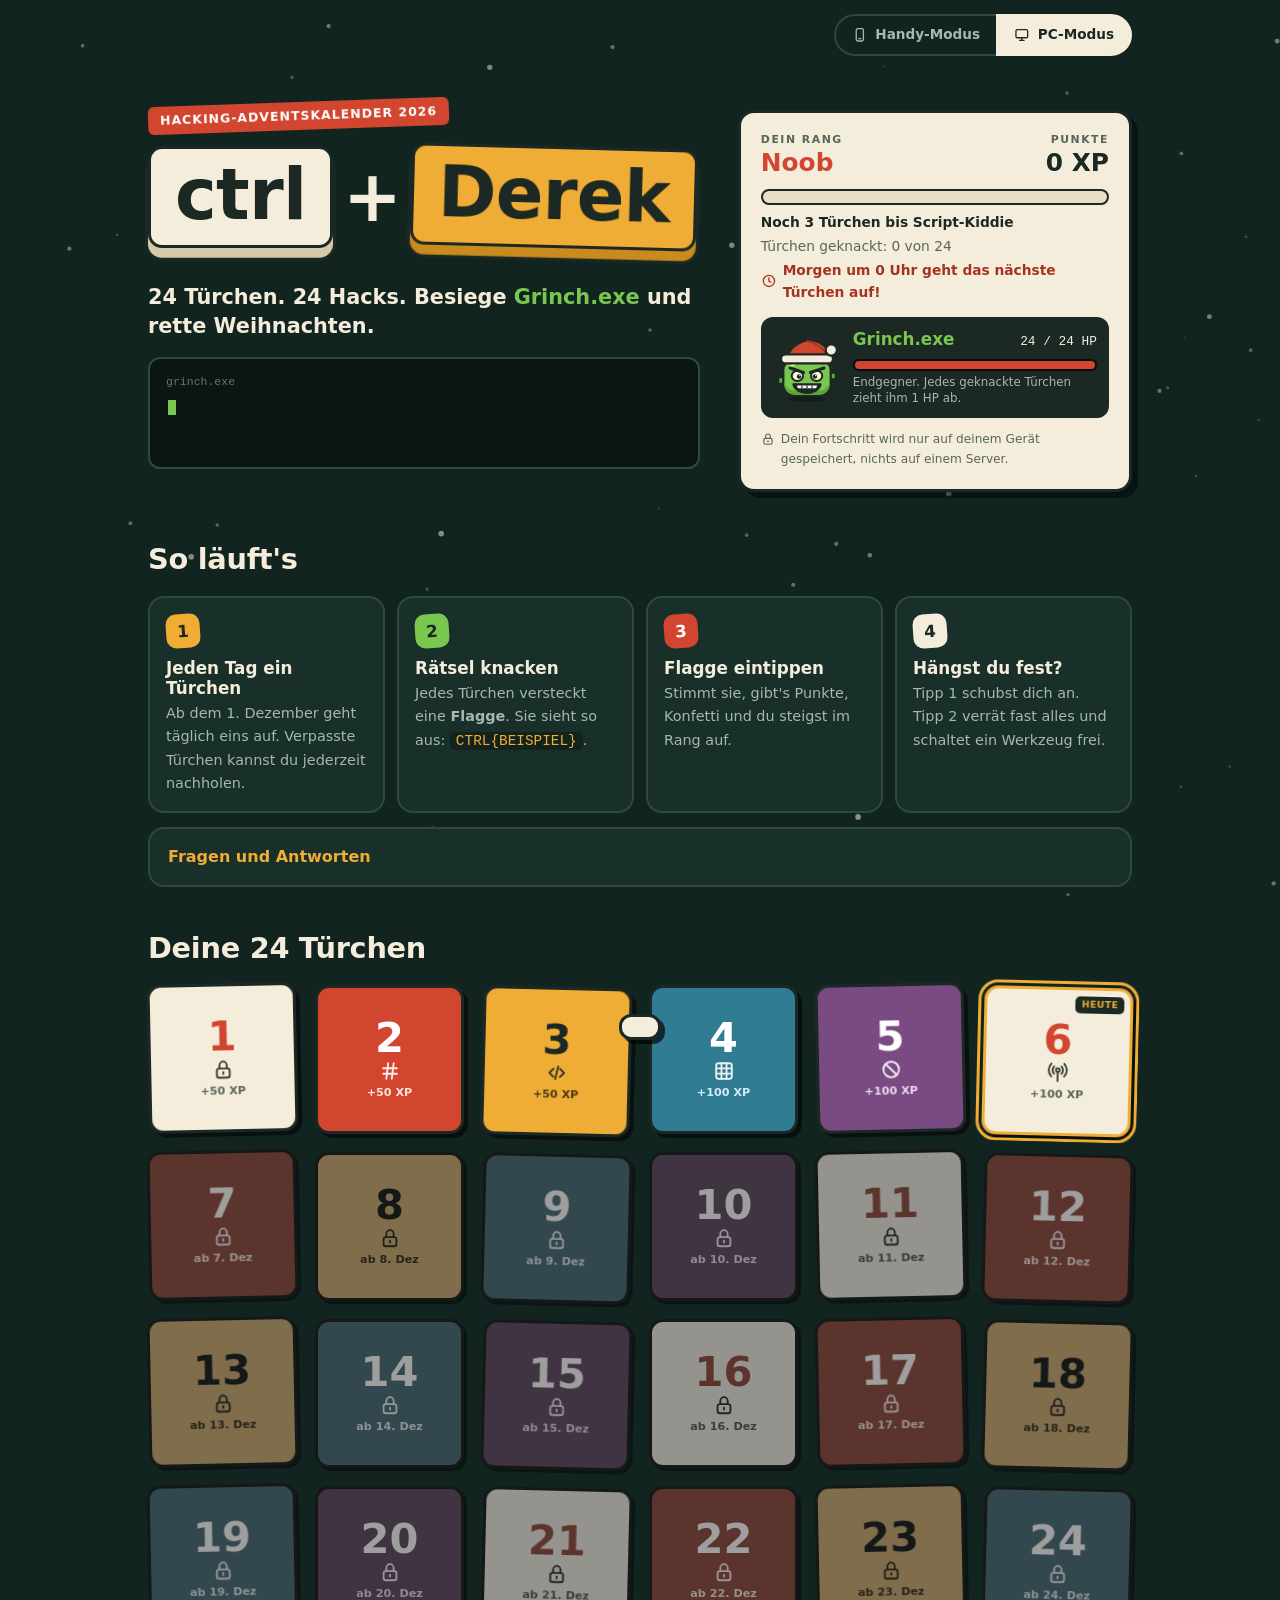
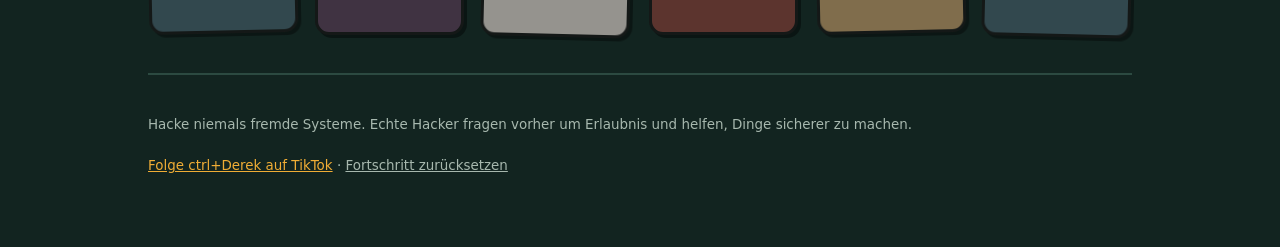
==== commit 693fb412: "Fehler behoben und Seite robuster gemacht - Kaputter gespeicherter Fortschritt lässt die Seite nicht" ====
--- a/docs/index.html
+++ b/docs/index.html
@@ -12,7 +12,7 @@
   <meta property="og:type" content="website">
   <link rel="icon" href="data:image/svg+xml,%3Csvg xmlns='http://www.w3.org/2000/svg' viewBox='0 0 64 64'%3E%3Crect x='4' y='10' width='56' height='50' rx='12' fill='%231c2824'/%3E%3Crect x='4' y='4' width='56' height='48' rx='12' fill='%23f0ad35' stroke='%231c2824' stroke-width='4'/%3E%3Cpath d='M22 20l-9 8 9 8M42 20l9 8-9 8M35 16l-6 24' fill='none' stroke='%231c2824' stroke-width='5' stroke-linecap='round' stroke-linejoin='round'/%3E%3C/svg%3E">
   <title>ctrl+Derek Adventskalender</title>
-  <link rel="stylesheet" href="style.css?v=4">
+  <link rel="stylesheet" href="style.css?v=5">
 </head>
 <body>
   <canvas id="snow" aria-hidden="true"></canvas>
@@ -28,7 +28,7 @@
         <p class="badge">Hacking-Adventskalender 2026</p>
         <h1 aria-label="ctrl+Derek"><kbd>ctrl</kbd><span>+</span><kbd>Derek</kbd></h1>
         <p class="claim">24 Türchen. 24 Hacks. Besiege <b>Grinch.exe</b> und rette Weihnachten.</p>
-        <p id="intro" class="terminal" aria-live="polite"></p>
+        <p id="intro" class="terminal"></p>
       </div>
 
       <aside class="stats" aria-label="Dein Fortschritt">
@@ -163,6 +163,6 @@
   <div id="toast" role="status" aria-live="polite"></div>
 
   <script src="icons.js?v=4"></script>
-  <script src="app.js?v=4"></script>
+  <script src="app.js?v=5"></script>
 </body>
 </html>
--- a/docs/style.css
+++ b/docs/style.css
@@ -155,6 +155,7 @@
 .door.today:not(.solved)::before{content:"";position:absolute;inset:-9px;border:3px solid var(--gold);border-radius:20px;animation:ring 2s var(--out) infinite;pointer-events:none}
 @keyframes ring{from{opacity:.9;scale:.94}to{opacity:0;scale:1.1}}
 .door .tag{position:absolute;top:6px;right:6px;background:var(--ink);color:var(--gold);border-radius:5px;font-size:.58rem;font-weight:800;padding:1px 6px;letter-spacing:.05em}
+.load-error{background:var(--paper);color:var(--ink);border:3px solid var(--ink);border-radius:var(--r);padding:16px 18px;font-weight:700}
 .shake{animation:shake .4s}
 @keyframes shake{20%{translate:-6px 0}40%{translate:6px 0}60%{translate:-4px 0}80%{translate:4px 0}}
 
